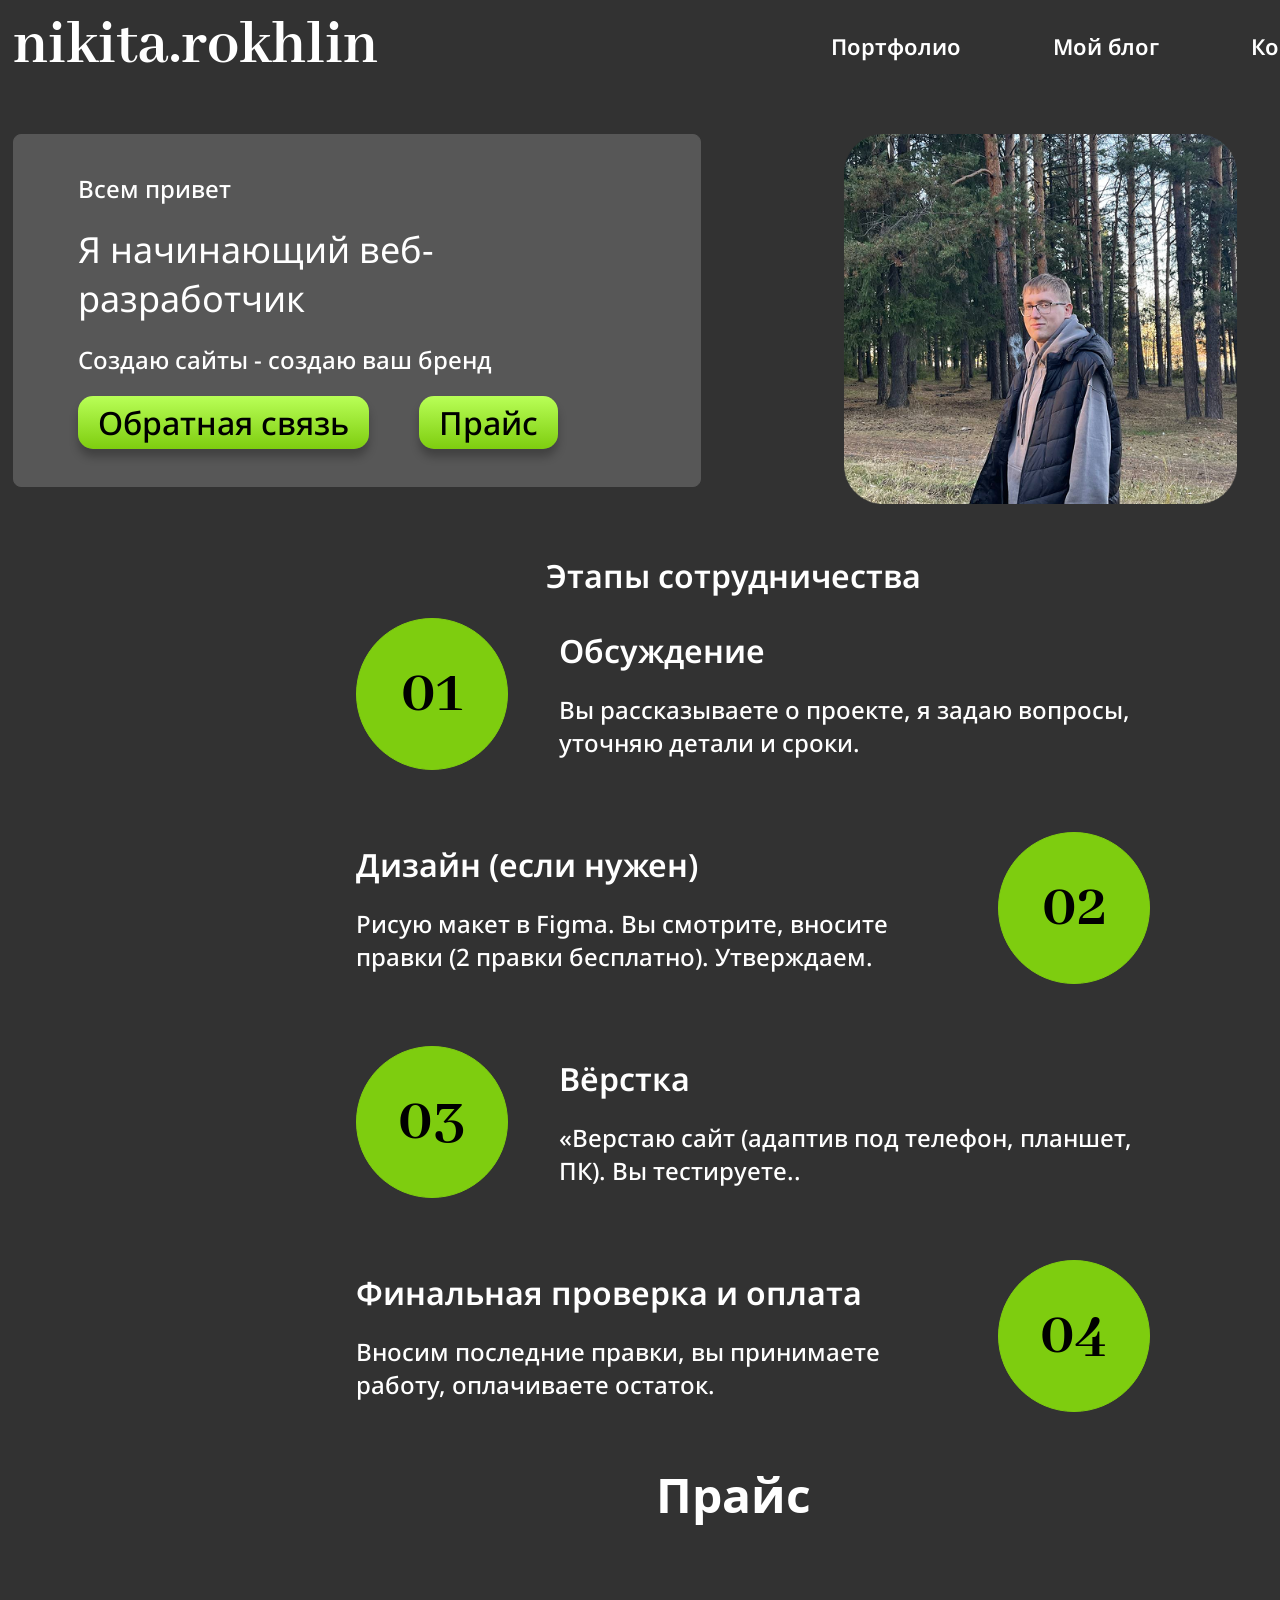
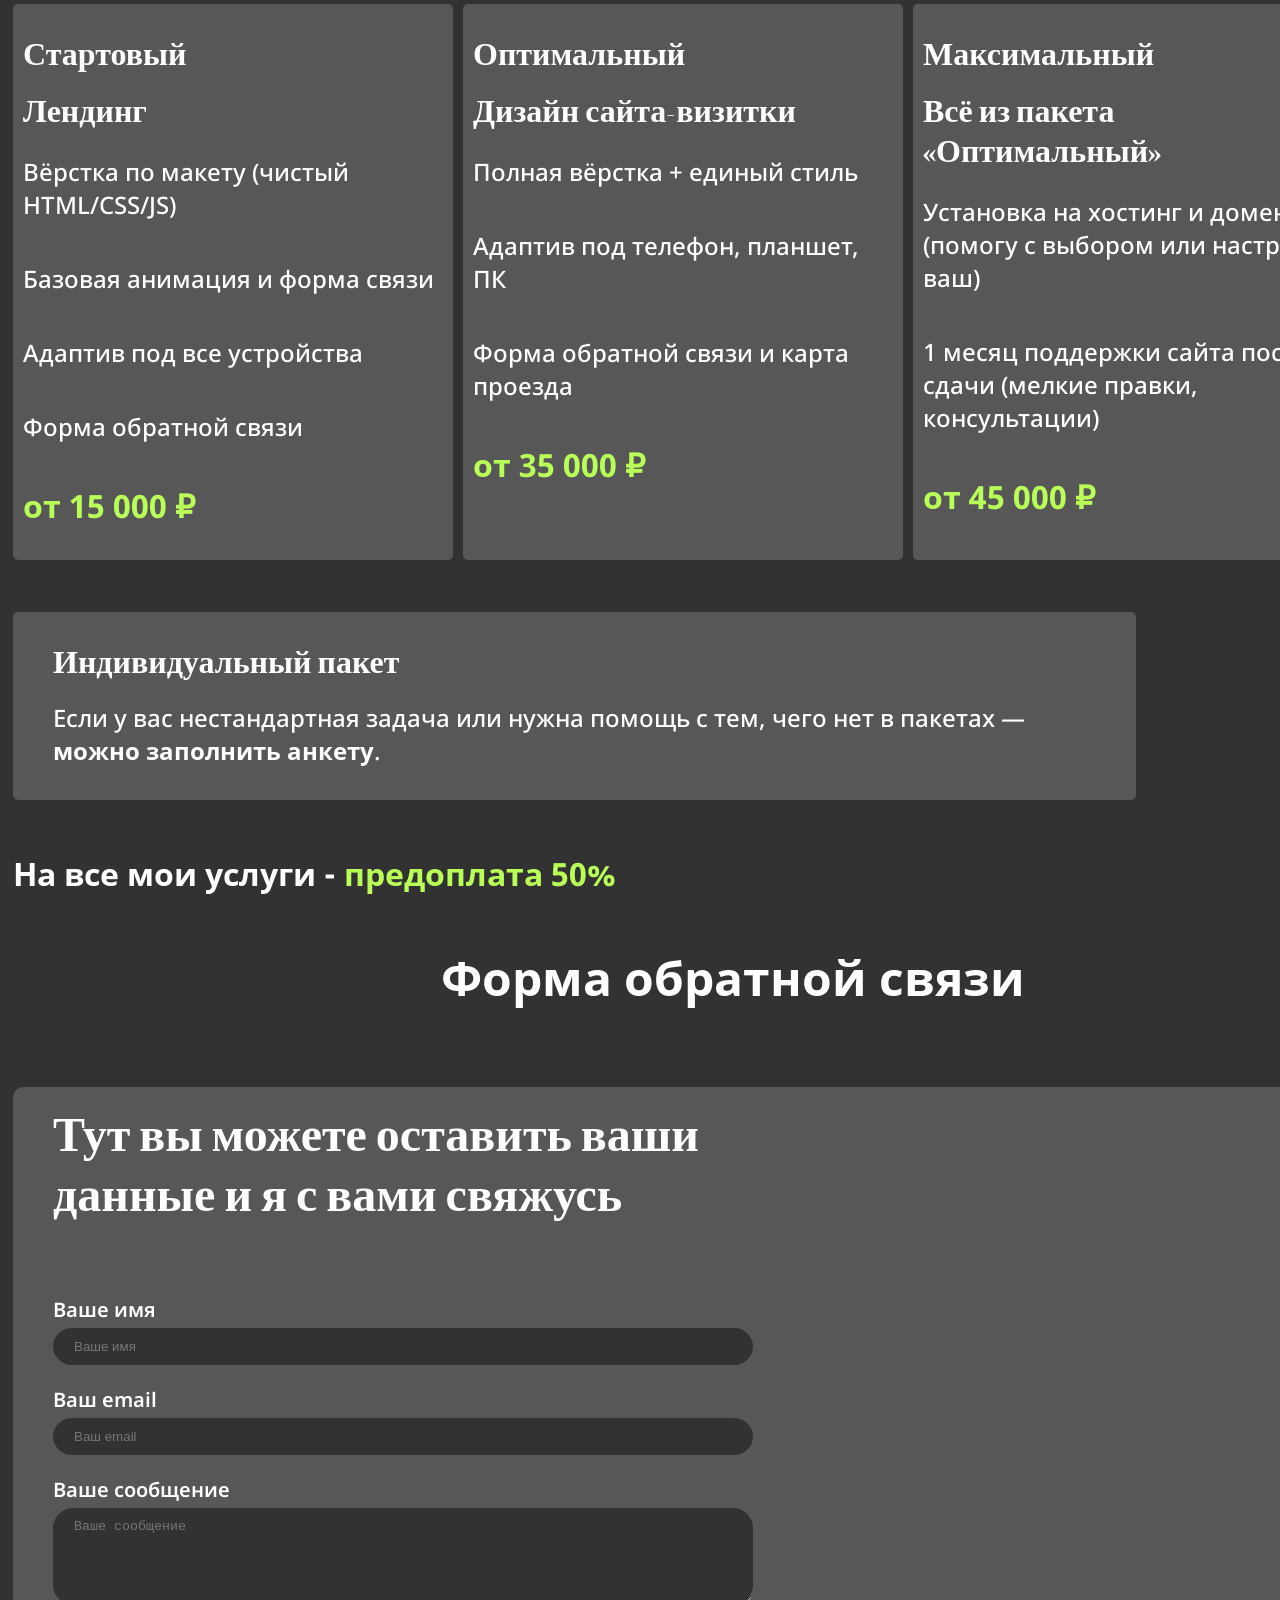
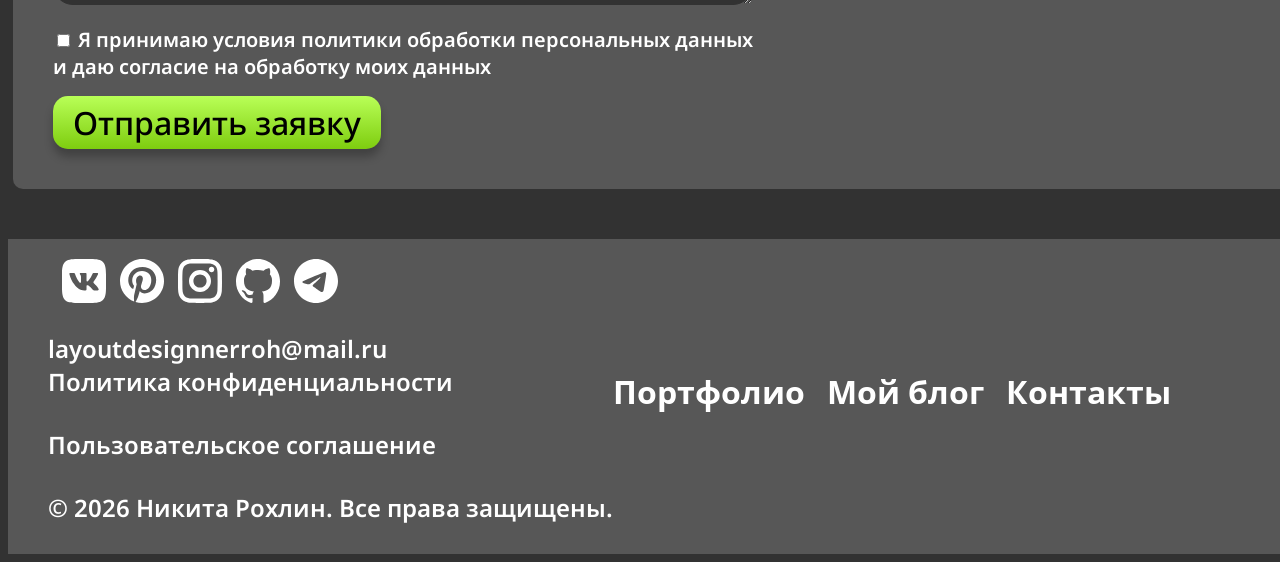
==== index.html @ fd2f31c2 "Первая выгрузка сайта" ====
<!DOCTYPE html>
<html lang="ru">

<head>
    <meta charset="UTF-8">
    <meta name="viewport" content="width=device-width, initial-scale=1.0">
    <link rel="stylesheet" href="/css/style.css">
    <script src="JS/rendersCards.js" defer></script>
    <script src="JS/cardPage.js" defer></script>
    <title>NIKROXL</title>
</head>

<body>

    <header class="header">
        <div class="container header__container">
            <div class="header__block">
                <a href="index.html" class="logo">
                    <h1 class="logo__text">nikita.rokhlin</h1>
                </a>

                <nav class="nav">
                    <ul class="nav__list">
                        <li class="nav__item"><a href="/portfolio.html" class="nav__link">Портфолио</a></li>
                        <li class="nav__item"><a href="/blog.html" class="nav__link">Мой блог</a></li>
                        <li class="nav__item"><a href="/contact.html" class="nav__link">Контакты</a></li>
                    </ul>
                </nav>

                <button class="btn bth__header">Меню</button>
            </div>
        </div>
    </header>



    <!--                          MAIN                    -->
    <!--                          HERO                    -->

    <main class="main">

        <section class="hero">
            <div class="container hero__container">
                <div class="hero__block">
                    <span class="hero__subtitle">Всем привет</span>
                    <h3 class="hero__title">Я начинающий веб-разработчик</h3>
                    <span class="hero__subtitle">Создаю сайты - создаю ваш бренд</span>
                    <div class="button__hero">
                        <a href="" class="btn__main">Обратная связь</a>
                        <a href="" class="btn__main">Прайс</a>
                    </div>
                </div>

                <div class="hero__img"></div>

            </div>
        </section>

        <!--                          SECTION 1             -->

        <section class="cooperation">
            <div class="container cooperation__container">
                <h2 class="main__title cooperation__title">Этапы сотрудничества</h2>

                <ul class="cooperation__list">
                    <li class="cooperation__item">
                        <span class="cooperation__number">01</span>
                        <div class="cooperation__text">
                            <h4 class="cooperation__title">Обсуждение</h4>
                            <p class="cooperation__description">Вы рассказываете о проекте, я задаю вопросы, уточняю
                                детали
                                и
                                сроки.</p>
                        </div>
                    </li>
                    <li class="cooperation__item">

                        <div class="cooperation__text">
                            <h4 class="cooperation__title">Дизайн (если нужен)</h4>
                            <p class="cooperation__description">Рисую макет в Figma. Вы смотрите, вносите правки (2
                                правки
                                бесплатно). Утверждаем.</p>
                        </div>
                        <span class="cooperation__number">02</span>
                    </li>
                    <li class="cooperation__item">
                        <span class="cooperation__number">03</span>
                        <div class="cooperation__text">
                            <h4 class="cooperation__title">Вёрстка</h4>
                            <p class="cooperation__description">«Верстаю сайт (адаптив под телефон, планшет, ПК). Вы
                                тестируете..</p>
                        </div>
                    </li>
                    <li class="cooperation__item">

                        <div class="cooperation__text">
                            <h4 class="cooperation__title">Финальная проверка и оплата</h4>
                            <p class="cooperation__description">Вносим последние правки, вы принимаете работу,
                                оплачиваете
                                остаток.</p>
                        </div>
                        <span class="cooperation__number">04</span>
                    </li>
                </ul>
            </div>
        </section>

        <!--                          SECTION 2            -->

        <section class="price">
            <div class="container price__container">
                <h2 class="main__title price__title">Прайс</h2>

                <div class="price__list" id="priceBlock">

                </div>

                <article class="priceBlock__last">
                    <h3 class="price__heading">Индивидуальный пакет</h3>
                    <p class="price__paragraph card__item">Если у вас нестандартная задача или нужна помощь с тем, чего
                        нет
                        в пакетах —
                        <em class="em__text"><a href="/questionnaire.html" class="em__link nav__link">можно заполнить анкету</a></em>.
                    </p>
                </article>

                <p class="price__prepayment">На все мои услуги - <strong class="strong__text">предоплата 50%</strong>
                </p>
            </div>
        </section>

        <!--                          SECTION 3            -->


        <section class="form">
            <div class="container form__container">
                <h2 class="main__title form__title">Форма обратной связи</h2>

                <!-- БЛОК: Форма обратной связи                  -->
                <div class="form__Card">
                    <h3 class="form__subtitle">Тут вы можете оставить ваши данные и я с вами свяжусь</h3>

                    <form class="form__body" action="#" method="POST" novalidate>
                        <!-- ====== ПОЛЕ: ИМЯ ====== -->
                        <div class="form__group">
                            <label for="username" class="form__label visually-hidden">
                                Ваше имя
                            </label>
                            <input class="form__input" type="text" id="username" name="username" placeholder="Ваше имя"
                                required autocomplete="given-name">
                        </div>

                        <!-- ====== ПОЛЕ: EMAIL ====== -->
                        <div class="form__group">
                            <label for="email" class="form__label visually-hidden">
                                Ваш email
                            </label>
                            <input class="form__input" type="email" id="email" name="email" placeholder="Ваш email"
                                required autocomplete="email">
                        </div>

                        <!-- ====== ПОЛЕ: СООБЩЕНИЕ ====== -->
                        <div class="form__group">
                            <label for="message" class="form__label visually-hidden">
                                Ваше сообщение
                            </label>
                            <textarea class="form__textarea form__input" id="message" name="message"
                                placeholder="Ваше сообщение" rows="5"></textarea>
                        </div>

                        <!-- ====== ЧЕКБОКС: СОГЛАСИЕ ====== -->
                        <div class="form__group form__group--checkbox">
                            <label class="form__checkbox-label">
                                <input class="form__checkbox" type="checkbox" name="agreement" value="agreed"
                                    required>
                                <span class="form__checkbox-text">
                                    Я принимаю условия
                                    <a href="/privacy-policy/" target="_blank">
                                        политики обработки персональных данных
                                    </a>
                                    и даю согласие на обработку моих данных
                                </span>
                            </label>
                        </div>

                        <!-- ====== КНОПКА ====== -->
                        <button class="btn__main btn--primary form__submit" type="submit">
                            Отправить заявку
                        </button>
                    </form>
                </div>
            </div>
        </section>

    </main>

    <footer class="footer">
        <div class="container footer__container">
            <!-- ===== ВЕРХНЯЯ ЧАСТЬ: Соцсети + Контакты ===== -->
            <div class="left__card">
                <div class="footer__top">
                    <!-- Социальные сети -->
                    <ul class="footer__social" aria-label="Социальные сети">
                        <li class="footer__social-item">
                            <a href="#" target="_blank" rel="noopener noreferrer" aria-label="Telegram">
                                <svg width="44" height="44" viewBox="0 0 44 44" fill="none"
                                    xmlns="http://www.w3.org/2000/svg">
                                    <path
                                        d="M28.7606 0H15.2636C2.9304 0 0 2.9326 0 15.2394V28.7386C0 41.0674 2.9106 44 15.2394 44H28.7386C41.0674 44 44 41.0894 44 28.7606V15.2636C44 2.9304 41.0894 0 28.7606 0ZM35.5212 31.394H32.3114C31.097 31.394 30.7318 30.4106 28.5538 28.2326C26.653 26.4 25.85 26.1712 25.3682 26.1712C24.7038 26.1712 24.5212 26.3538 24.5212 27.2712V30.1576C24.5212 30.9386 24.2682 31.3962 22.2288 31.3962C20.2499 31.2618 18.3311 30.6599 16.63 29.6399C14.9289 28.6199 13.494 27.211 12.4432 25.5288C9.94917 22.4279 8.21486 18.7868 7.3788 14.8962C7.3788 14.4144 7.5614 13.9788 8.4788 13.9788H11.6886C12.5136 13.9788 12.8106 14.3462 13.1318 15.1932C14.6894 19.778 17.347 23.7644 18.425 23.7644C18.8386 23.7644 19.019 23.5818 19.019 22.55V17.8288C18.8826 15.675 17.7386 15.4924 17.7386 14.7136C17.7533 14.5082 17.8474 14.3166 18.001 14.1794C18.1546 14.0422 18.3556 13.9703 18.5614 13.9788H23.6038C24.2924 13.9788 24.5212 14.322 24.5212 15.147V21.5182C24.5212 22.2068 24.8182 22.4356 25.025 22.4356C25.4386 22.4356 25.7576 22.2068 26.5144 21.45C28.1399 19.4677 29.4679 17.2592 30.4568 14.894C30.5585 14.6103 30.7499 14.3675 31.002 14.2024C31.2541 14.0372 31.5531 13.9587 31.8538 13.9788H35.0636C36.025 13.9788 36.2296 14.4606 36.025 15.147C34.858 17.7616 33.4138 20.2434 31.7174 22.55C31.372 23.078 31.2334 23.353 31.7174 23.9712C32.0364 24.453 33.1606 25.3924 33.9174 26.2856C35.0168 27.383 35.93 28.6521 36.6212 30.0432C36.8962 30.9364 36.4364 31.394 35.5212 31.394Z"
                                        fill="white" />
                                </svg>
                            </a>
                        </li>
                        <li class="footer__social-item">
                            <a href="#" target="_blank" rel="noopener noreferrer" aria-label="GitHub">
                                <svg width="44" height="44" viewBox="0 0 44 44" fill="none"
                                    xmlns="http://www.w3.org/2000/svg">
                                    <path
                                        d="M15.488 42.988C17.6 43.626 19.734 44 22 44C27.8348 44 33.4305 41.6822 37.5564 37.5564C41.6822 33.4305 44 27.8348 44 22C44 19.1109 43.431 16.2501 42.3254 13.581C41.2197 10.9118 39.5992 8.48654 37.5564 6.44365C35.5135 4.40076 33.0882 2.78025 30.419 1.67465C27.7499 0.569047 24.8891 0 22 0C19.1109 0 16.2501 0.569047 13.581 1.67465C10.9118 2.78025 8.48654 4.40076 6.44365 6.44365C2.31785 10.5695 0 16.1652 0 22C0 31.35 5.874 39.38 14.168 42.548C13.97 40.832 13.772 37.994 14.168 36.036L16.698 25.168C16.698 25.168 16.06 23.892 16.06 21.868C16.06 18.832 17.952 16.566 20.108 16.566C22 16.566 22.88 17.952 22.88 19.734C22.88 21.626 21.626 24.332 20.988 26.928C20.614 29.084 22.132 30.976 24.332 30.976C28.248 30.976 31.284 26.796 31.284 20.9C31.284 15.62 27.5 12.012 22.066 12.012C15.862 12.012 12.21 16.632 12.21 21.494C12.21 23.386 12.826 25.3 13.838 26.554C14.036 26.686 14.036 26.862 13.97 27.192L13.332 29.59C13.332 29.964 13.09 30.096 12.716 29.832C9.9 28.6 8.272 24.596 8.272 21.362C8.272 14.41 13.2 8.096 22.704 8.096C30.272 8.096 36.168 13.53 36.168 20.746C36.168 28.314 31.482 34.386 24.772 34.386C22.638 34.386 20.548 33.242 19.8 31.9L18.326 37.114C17.82 39.006 16.434 41.536 15.488 43.054V42.988Z"
                                        fill="white" />
                                </svg>
                            </a>
                        </li>
                        <li class="footer__social-item">
                            <a href="#" target="_blank" rel="noopener noreferrer" aria-label="YouTube">
                                <svg width="44" height="44" viewBox="0 0 44 44" fill="none"
                                    xmlns="http://www.w3.org/2000/svg">
                                    <path
                                        d="M22.0022 15.4C20.2518 15.4 18.573 16.0954 17.3353 17.3331C16.0976 18.5708 15.4022 20.2496 15.4022 22C15.4022 23.7504 16.0976 25.4292 17.3353 26.6669C18.573 27.9046 20.2518 28.6 22.0022 28.6C23.7526 28.6 25.4314 27.9046 26.6691 26.6669C27.9068 25.4292 28.6022 23.7504 28.6022 22C28.6022 20.2496 27.9068 18.5708 26.6691 17.3331C25.4314 16.0954 23.7526 15.4 22.0022 15.4ZM22.0022 11C24.9196 11 27.7175 12.1589 29.7804 14.2218C31.8433 16.2847 33.0022 19.0826 33.0022 22C33.0022 24.9174 31.8433 27.7153 29.7804 29.7782C27.7175 31.8411 24.9196 33 22.0022 33C19.0848 33 16.2869 31.8411 14.224 29.7782C12.1611 27.7153 11.0022 24.9174 11.0022 22C11.0022 19.0826 12.1611 16.2847 14.224 14.2218C16.2869 12.1589 19.0848 11 22.0022 11ZM36.3022 10.45C36.3022 11.1793 36.0125 11.8788 35.4967 12.3945C34.981 12.9103 34.2815 13.2 33.5522 13.2C32.8229 13.2 32.1234 12.9103 31.6077 12.3945C31.0919 11.8788 30.8022 11.1793 30.8022 10.45C30.8022 9.72065 31.0919 9.02118 31.6077 8.50546C32.1234 7.98973 32.8229 7.7 33.5522 7.7C34.2815 7.7 34.981 7.98973 35.4967 8.50546C36.0125 9.02118 36.3022 9.72065 36.3022 10.45ZM22.0022 4.4C16.5594 4.4 15.6706 4.4154 13.1384 4.5276C11.4136 4.609 10.2564 4.84 9.1828 5.258C8.28483 5.58882 7.47279 6.1174 6.8068 6.8046C6.1188 7.47036 5.58946 8.28242 5.258 9.1806C4.84 10.2586 4.609 11.4136 4.5298 13.1362C4.4154 15.565 4.4 16.4142 4.4 22C4.4 27.445 4.4154 28.3316 4.5276 30.8638C4.609 32.5864 4.84 33.7458 5.2558 34.8172C5.6298 35.7742 6.0698 36.4628 6.8002 37.1932C7.5416 37.9324 8.2302 38.3746 9.1762 38.7398C10.263 39.16 11.4202 39.3932 13.1362 39.4724C15.565 39.5868 16.4142 39.6 22 39.6C27.445 39.6 28.3316 39.5846 30.8638 39.4724C32.5842 39.391 33.7414 39.16 34.8172 38.7442C35.7152 38.4134 36.5272 37.8848 37.1932 37.1976C37.9346 36.4584 38.3768 35.7698 38.742 34.8216C39.16 33.7392 39.3932 32.582 39.4724 30.8616C39.5868 28.435 39.6 27.5836 39.6 22C39.6 16.5572 39.5846 15.6684 39.4724 13.1362C39.391 11.4158 39.1578 10.2542 38.742 9.1806C38.4112 8.28263 37.8826 7.47059 37.1954 6.8046C36.5296 6.1166 35.7176 5.58726 34.8194 5.2558C33.7414 4.8378 32.5842 4.6068 30.8638 4.5276C28.4372 4.4132 27.588 4.4 22 4.4M22 0C27.9774 0 28.7232 0.0219999 31.0706 0.132C33.4114 0.242 35.0086 0.6094 36.41 1.155C37.862 1.7138 39.0852 2.4706 40.3084 3.6916C41.4275 4.79101 42.2932 6.12144 42.845 7.59C43.3884 8.9914 43.758 10.5886 43.868 12.9316C43.9714 15.2768 44 16.0226 44 22C44 27.9774 43.978 28.7232 43.868 31.0684C43.758 33.4136 43.3884 35.0064 42.845 36.41C42.2932 37.8786 41.4275 39.209 40.3084 40.3084C39.209 41.4275 37.8786 42.2932 36.41 42.845C35.0086 43.3884 33.4114 43.758 31.0706 43.868C28.7232 43.9714 27.9774 44 22 44C16.0226 44 15.2768 43.978 12.9294 43.868C10.5886 43.758 8.9936 43.3884 7.59 42.845C6.12144 42.2932 4.79101 41.4275 3.6916 40.3084C2.57247 39.209 1.7068 37.8786 1.155 36.41C0.6094 35.0086 0.242 33.4114 0.132 31.0684C0.0263999 28.7232 0 27.9774 0 22C0 16.0226 0.0219999 15.2768 0.132 12.9316C0.242 10.5864 0.6094 8.9936 1.155 7.59C1.7068 6.12144 2.57247 4.79101 3.6916 3.6916C4.79101 2.57247 6.12144 1.7068 7.59 1.155C8.9914 0.6094 10.5864 0.242 12.9294 0.132C15.279 0.0285999 16.0248 0 22.0022 0"
                                        fill="white" />
                                </svg>
                            </a>
                        </li>
                        <li class="footer__social-item">
                            <a href="#" target="_blank" rel="noopener noreferrer" aria-label="VK">
                                <svg width="44" height="44" viewBox="0 0 44 44" fill="none"
                                    xmlns="http://www.w3.org/2000/svg">
                                    <path
                                        d="M22 0C19.1109 0 16.2501 0.583175 13.581 1.71623C10.9118 2.84928 8.48654 4.51002 6.44365 6.60363C2.31785 10.8319 0 16.5666 0 22.5462C0 32.5116 6.314 40.9664 15.048 43.9651C16.148 44.1454 16.5 43.4465 16.5 42.8378V39.0275C10.406 40.3802 9.108 36.0063 9.108 36.0063C8.096 33.3909 6.666 32.692 6.666 32.692C4.664 31.2941 6.82 31.3392 6.82 31.3392C9.02 31.497 10.186 33.6615 10.186 33.6615C12.1 37.0885 15.334 36.0739 16.588 35.5328C16.786 34.0673 17.358 33.0753 17.974 32.5116C13.09 31.948 7.964 30.009 7.964 21.4189C7.964 18.9163 8.8 16.9096 10.23 15.3089C10.01 14.7452 9.24 12.4004 10.45 9.35667C10.45 9.35667 12.298 8.74792 16.5 11.6564C18.238 11.1604 20.13 10.9124 22 10.9124C23.87 10.9124 25.762 11.1604 27.5 11.6564C31.702 8.74792 33.55 9.35667 33.55 9.35667C34.76 12.4004 33.99 14.7452 33.77 15.3089C35.2 16.9096 36.036 18.9163 36.036 21.4189C36.036 30.0315 30.888 31.9254 25.982 32.4891C26.774 33.188 27.5 34.5633 27.5 36.6601V42.8378C27.5 43.4465 27.852 44.168 28.974 43.9651C37.708 40.9439 44 32.5116 44 22.5462C44 19.5854 43.431 16.6536 42.3254 13.9181C41.2197 11.1827 39.5992 8.69724 37.5564 6.60363C35.5135 4.51002 33.0882 2.84928 30.419 1.71623C27.7499 0.583175 24.8891 0 22 0Z"
                                        fill="white" />
                                </svg>
                            </a>
                        </li>
                        <li class="footer__social-item">
                            <a href="#" target="_blank" rel="noopener noreferrer" aria-label="YouTube">
                                <svg width="44" height="44" viewBox="0 0 44 44" fill="none"
                                    xmlns="http://www.w3.org/2000/svg">
                                    <path
                                        d="M22 0C9.856 0 0 9.856 0 22C0 34.144 9.856 44 22 44C34.144 44 44 34.144 44 22C44 9.856 34.144 0 22 0ZM32.208 14.96C31.878 18.436 30.448 26.884 29.722 30.778C29.414 32.428 28.798 32.978 28.226 33.044C26.95 33.154 25.982 32.208 24.75 31.394C22.814 30.118 21.714 29.326 19.844 28.094C17.666 26.664 19.074 25.872 20.328 24.596C20.658 24.266 26.29 19.14 26.4 18.678C26.4153 18.608 26.4132 18.5354 26.3941 18.4664C26.3749 18.3974 26.3392 18.3341 26.29 18.282C26.158 18.172 25.982 18.216 25.828 18.238C25.63 18.282 22.55 20.328 16.544 24.376C15.664 24.97 14.872 25.278 14.168 25.256C13.376 25.234 11.88 24.816 10.758 24.442C9.372 24.002 8.294 23.76 8.382 22.99C8.426 22.594 8.976 22.198 10.01 21.78C16.434 18.986 20.702 17.138 22.836 16.258C28.952 13.706 30.206 13.266 31.042 13.266C31.218 13.266 31.636 13.31 31.9 13.53C32.12 13.706 32.186 13.948 32.208 14.124C32.186 14.256 32.23 14.652 32.208 14.96Z"
                                        fill="white" />
                                </svg>
                            </a>
                        </li>
                    </ul>

                    <!-- Контакты -->
                    <div class="footer__contacts">
                        <a href="mailto:layoutdesignnerroh@mail.ru" class="footer__email footer__text">
                            layoutdesignnerroh@mail.ru
                        </a>
                    </div>
                </div>

                <!-- ===== СРЕДНЯЯ ЧАСТЬ: Навигация ===== -->


                <!-- ===== НИЖНЯЯ ЧАСТЬ: Юридическая информация ===== -->
                <div class="footer__legal">
                    <a href="/privacy-policy/" class="footer__legal-link footer__text nav__link">Политика конфиденциальности</a>
                    <a href="/agreement/" class="footer__legal-link footer__text nav__link">Пользовательское соглашение</a>
                </div>



                <!-- ===== КОПИРАЙТ ===== -->
                <div class="footer__copyright">
                    <p class="footer__copy-text footer__text">© 2026 Никита Рохлин. Все права защищены.</p>
                </div>
            </div>

            <nav class="footer__nav" aria-label="Навигация в подвале">
                <ul class="footer__nav-list">
                    <li class="footer__nav-item nav__link">
                        <a href="/portfolio.html" class="footer__nav-link">Портфолио</a>
                    </li>
                    <li class="footer__nav-item nav__link">
                        <a href="/blog.html" class="footer__nav-link">Мой блог</a>
                    </li>
                    <li class="footer__nav-item nav__link">
                        <a href="/contact.html" class="footer__nav-link">Контакты</a>
                    </li>
                </ul>
            </nav>
        </div>
    </footer>


</body>

</html>
---- css/style.css ----
@font-face {
    font-family: 'AbhayaLibre';
    src: url('/fonts/AbhayaLibre-Regular.eot');
    src: local('AbhayaLibre Regular'), local('AbhayaLibre-Regular'),
        url('/fonts/AbhayaLibre-Regular.woff2') format('woff2'),
        url('/fonts/AbhayaLibre-Regular.woff') format('woff');
    font-weight: 400;
    font-style: normal;
    font-display: swap;
}

@font-face {
    font-family: 'AbhayaLibre';
    src: url('/fonts/AbhayaLibre-Bold.eot');
    src: local('AbhayaLibre Bold'), local('AbhayaLibre-Bold'),
        url('/fonts/AbhayaLibre-Bold.woff2') format('woff2'),
        url('/fonts/AbhayaLibre-Bold.woff') format('woff');
    font-weight: 700;
    font-style: normal;
    font-display: swap;
}

@font-face {
    font-family: 'NotoSans';
    src: url('/fonts/NotoSans-Regular.eot');
    src: local('NotoSans Regular'), local('NotoSans-Regular'),
        url('/fonts/NotoSans-Regular.woff2') format('woff2'),
        url('/fonts/NotoSans-Regular.woff') format('woff');
    font-weight: 400;
    font-style: normal;
    font-display: swap;
}

@font-face {
    font-family: 'NotoSans';
    src: url('/fonts/NotoSans-Regular.eot');
    src: local('NotoSans Medium'), local('NotoSans-Medium'),
        url('/fonts/NotoSans-Medium.woff2') format('woff2'),
        url('/fonts/NotoSans-Medium.woff') format('woff');
    font-weight: 500;
    font-style: normal;
    font-display: swap;
}

@font-face {
    font-family: 'NotoSans';
    src: url('/fonts/NotoSans-SemiBold.eot');
    src: local('NotoSans SemiBold'), local('NotoSans-SemiBold'),
        url('/fonts/NotoSans-SemiBold.woff2') format('woff2'),
        url('/fonts/NotoSans-SemiBold.woff') format('woff');
    font-weight: 600;
    font-style: normal;
    font-display: swap;
}

@font-face {
    font-family: 'NotoSans';
    src: url('/fonts/NotoSans-Bold.eot');
    src: local('NotoSans Bold'), local('NotoSans-Bold'),
        url('/fonts/NotoSans-Bold.woff2') format('woff2'),
        url('/fonts/NotoSans-Bold.woff') format('woff');
    font-weight: 700;
    font-style: normal;
    font-display: swap;
}


:root {
    --main-bg: #323232;
}

body {
    background-color: var(--main-bg);
}

html {
    box-sizing: border-box;
    font-size: 62.5%;
    font-family: "NotoSans", "AbhayaLibre", sans-serif;
    color: white;
}

*,
*::before *::after {
    box-sizing: inherit;
}

a {
    color: inherit;
    text-decoration: none;
}

img {
    max-width: 100%;
    height: auto;
}

/* glon */

.bth-reset {
    padding: 0;
    border: none;
    background-color: transparent;
    cursor: pointer;
}

.list-reset {
    margin: 0;
    padding: 0;
    list-style: none;
}

.container {
    width: 1440px;
    height: auto;
    padding: 0 5px;
    margin: 0 auto;
    margin-bottom: 50px;
    white-space: nowrap;
}




/* HEADER */

.header__block {
    display: flex;
    flex-direction: row;
    justify-content: space-between;
    align-items: center;
}

.logo__text {
    margin: 0;
    font-size: 6.4rem;
    font-weight: 700;
    font-family: 'AbhayaLibre';
    letter-spacing: -10%;
}

.logo__text:hover {
    color: #B9FF57;
}

.nav__list {
    padding: 0;
    margin: 0;
    display: flex;
    flex-direction: row;


}

.nav__item {
    margin-right: 9.2rem;
    font-size: 2.2rem;
    font-weight: 600;
    font-family: 'NotoSans';
    list-style: none;
}

.nav__link:hover {
    color: #B9FF57;
}

.bth__header {
    display: none;
}

@media (max-width: 1023px) {

    .header__container {
        width: 100%;
    }

    .header__block {
        justify-content: space-between;
    }

    .logo__text {
        font-size: 3.6rem;
    }

    .nav__item {
        font-size: 1.7rem;
        font-family: 'NotoSans';
        list-style: none;
    }

    .bth__header {
        display: none;
    }
}

@media (max-width: 767px) {

    .header__container {
        width: 100%;
    }

    .header__block {
        justify-content: space-around;
    }

    .logo__text {
        font-size: 3.2rem;
    }

    .nav__list {
        display: none;
    }

    .bth__header {
        display: flex;
        justify-content: center;
        align-self: center;
        padding: 5px 10px;
        font-size: 2rem;
        font-weight: 600;
        font-family: 'NotoSans';
        border: 1px solid #8F8F8F;
        border-radius: 10px;
        color: white;
        background-color: #8F8F8F;
    }

    .bth__header::after {
        content: url(/img/Vector__header.svg);
        margin-left: 1rem;
    }

    .bth__header:hover {
        background-color: #b9b8b8;
    }
}

/*  MAIN */

/* HERO */

.hero__container {
    display: flex;
    flex-direction: row;
    justify-content: start;
    align-items: start;
    gap: 90px;
}


.hero__block {
    display: flex;
    flex-direction: column;
    justify-content: center;
    align-items: start;
    white-space: wrap;
    width: 100%;
    width: 558px;
    padding: 37px 64px;
    border: 1px solid #575757;
    border-radius: 8px;
    background-color: #575757;
}

.hero__subtitle {
    margin-bottom: 2rem;
    font-size: 2.4rem;
    font-weight: 500;
    font-family: 'NotoSans';
}

.hero__subtitle:last-child {
    margin-bottom: 2.8rem;
}

.hero__title {
    max-width: 372px;
    margin: 0;
    margin-bottom: 2rem;
    font-size: 3.6rem;
    font-weight: 400;
    font-family: 'NotoSans';
}

.button__hero {
    display: flex;
    flex-direction: row;
    gap: 50px;
}

.btn__main {
    padding: 5px 20px;
    border: none;
    border-radius: 15px;
    color: black;
    background: linear-gradient(to bottom, #B9FF57, #7ECD0F);
    font-size: 3.2rem;
    font-weight: 500;
    font-family: 'NotoSans';
    box-shadow: 0px 8px 8px 0px rgba(0, 0, 0, 0.25);
}

.btn__main:hover {
    transform: scale(1.1);
}

.hero__img {
    width: 499px;
    height: 370px;
    background-image: url("/img/Hero___img-1.png");
    background-repeat: no-repeat;
    background-position: center;
    background-size: contain;
}

@media (max-width: 1023px) {
    .hero__container {
        width: 100%;
    }

    .hero__block {
        width: 100%;
        width: 329px;
        padding: 37px 37px;
    }

    .button__hero {
        flex-direction: column;
        gap: 10px;
    }

    .btn__main {
        display: flex;
        justify-content: center;
        padding: 5px 20px;
        font-size: 2.2rem;
    }


}

@media (max-width: 767px) {
    .hero__container {
        display: flex;
        flex-direction: column;

        width: 100%;
        gap: 50px;
    }

    .hero__block {

        width: 100%;
        width: 260px;
        padding: 37px 37px;
    }

    .button__hero {
        flex-direction: column;
        gap: 20px;
    }

    .hero__subtitle {
        font-size: 2rem;
    }

    .hero__title {
        font-size: 2.5rem;
        font-weight: 400;
        font-family: 'NotoSans';
    }
}

/* COOPERATION */

.main__title {
    margin: 0;
    margin-bottom: 7.7rem;
    text-align: center;
    white-space: ;
    font-size: 4.8rem;
    font-weight: 700;
}

.cooperation__list {
    display: flex;
    flex-direction: column;
    align-items: center;
    justify-content: center;
    margin: 0;
}

.cooperation__item {
    display: flex;
    justify-content: center;
    align-items: center;
    margin-bottom: 6.2rem;
}

.cooperation__item:last-child {
    margin-bottom: 0;
}

.cooperation__number {
    display: flex;
    justify-content: center;
    align-items: center;
    width: 150px;
    height: 150px;
    margin-right: 5.1rem;
    border: 1px solid #7ECD0F;
    background-color: #7ECD0F;
    color: black;
    border-radius: 50%;
    font-size: 6.4rem;
    font-weight: 700;
    font-family: 'AbhayaLibre';
}

.cooperation__number:nth-child(2n+2) {
    margin-right: 0;
    margin-left: 5.1rem;

}

.cooperation__text {
    width: 100%;
    max-width: 591px;
    white-space: wrap;
}

.cooperation__title {
    margin: 0;
    margin-bottom: 2.1rem;
    font-size: 3.2rem;
    font-weight: 600;
    font-family: 'NotoSans';
}

.cooperation__description {
    margin: 0;
    font-size: 2.4rem;
    font-weight: 500;
    font-family: 'NotoSans';
}

@media (max-width: 1023px) {
    .cooperation__container {
        width: 100%;
    }

    .cooperation__text {
        max-width: 442px;
    }
}

@media (max-width: 767px) {

    .cooperation__container {
        width: 100%;

    }

    .cooperation__list {
        padding: 0;
        padding-right: 20px;

    }

    .cooperation__text {
        max-width: 224px;
    }

    .cooperation__title {
        font-size: 2.4rem;
    }

    .cooperation__description {
        font-size: 1.6rem;
    }

    .cooperation__number {
        width: 90px;
        height: 90px;
        margin-right: 3rem;
        font-size: 4rem;
    }

    .cooperation__number:nth-child(2n+2) {
        margin-right: 0;
        margin-left: 3rem;

    }
}

/* PRICE */

.price__container {
    display: flex;
    flex-direction: column;
    justify-content: start;
}

.price__title {
    text-align: center;
}

.price__list {
    display: flex;
    flex-direction: row;
    gap: 10px;
}

.price__card {
    display: flex;
    flex-direction: column;
    width: 100%;
    max-width: 420px;
    margin-bottom: 1rem;
    padding: 32px 10px 33px;
    border: none;
    border-radius: 5px;
    background-color: #575757;
}

.price__card {
    margin-bottom: 5.2rem;
}

.priceBlock__last {
    display: flex;
    flex-direction: column;
    width: 100%;
    max-width: 1043px;
    margin-bottom: 5.2rem;
    padding: 32px 40px 33px;
    border: none;
    border-radius: 5px;
    background-color: #575757;
}

.price__heading {
    margin: 0;
    margin-bottom: 1.7rem;
    font-size: 3.2rem;
    font-weight: 700;
    font-family: 'AbhayaLibre';
}

.price__subtitle {
    margin: 0;
    margin-bottom: 2.2rem;
    font-size: 3.2rem;
    font-weight: 600;
    white-space: wrap;
    font-family: 'AbhayaLibre';
}



.card__list {
    display: flex;
    flex-direction: column;
    justify-content: start;
    white-space: wrap;
    padding: 0;
    margin: 0;
}

.card__item {
    margin-bottom: 4.1rem;
    font-size: 2.4rem;
    font-weight: 500;
    font-family: 'NotoSans';
    list-style: none;
}

.price__paragraph {
    margin: 0;
    white-space: wrap;
}

.price__value {
    font-size: 3.2rem;
    font-weight: 700;
    font-family: 'NotoSans';
    color: #B9FF57;
}

.price__prepayment {
    margin: 0;
    font-size: 3.2rem;
    font-weight: 700;
    font-family: 'NotoSans';
}

.em__text {
    font-style: normal;
    font-weight: 700;
}

.strong__text {
    color: #B9FF57;
}


@media (max-width: 1023px) {

    .price__container {
        width: 100%;
    }

    .price__card {
        width: 100%;
        max-width: 231px;
    }

    .priceBlock__last {
        display: flex;
        flex-direction: column;
        width: 100%;
        max-width: 723px;
    }

    .price__heading {
        margin: 0;
        margin-bottom: 1.7rem;
        font-size: 2.4rem;
    }

    .price__subtitle {
        font-size: 2.4rem;

    }

    .card__item {
        font-size: 1.5rem;
    }

    .price__value {
        font-size: 3.2rem;
    }
}

@media (max-width: 767px) {

    .price__container {
        align-items: center;
        width: 100%;

    }

    .price__list {
        flex-direction: column;
        align-items: center;
    }

    .priceBlock__last {
        width: 100%;
        white-space: wrap;
        max-width: 229px;

    }

    .price__prepayment {
        white-space: wrap;
    }
}

/* FORM */

.form__Card {
    display: flex;
    flex-direction: column;
    justify-content: start;
    align-items: start;
    width: 100%;
    max-width: 1274px;
    background-color: #575757;
    padding: 20px 40px 40px;
    border-radius: 10px;
}

.form__subtitle {
    max-width: 807px;
    margin: 0;
    margin-bottom: 6.9rem;
    white-space: wrap;
    font-size: 4.8rem;
    font-weight: 700;
    font-family: 'AbhayaLibre';
}

.form__body {}

.form__group {
    display: flex;
    flex-direction: column;
}

.form__label {
    margin-bottom: 5px;
    font-size: 2rem;
    font-weight: 600;
    font-family: 'NotoSans';
}

.form__input {
    padding: 10px 20px 10px;
    margin-bottom: 2.1rem;
    border: 1px solid #323232;
    border-radius: 20px;
    color: white;
    background-color: #323232;
}

.form__checkbox-label {
    width: 100%;
    max-width: 700px;
    margin-bottom: 1.6rem;
    white-space: wrap;
    font-size: 2rem;
    font-weight: 600;
    font-family: 'NotoSans';
}

@media (max-width: 1023px) {
    .form__container {
        width: 100%;
    }

    .form__Card {
        width: 100%;
        max-width: 685px;
        padding: 30px 30px 40px;

    }

    .form__body {
        width: 100%;
        max-width: 350px;
    }

    .form__subtitle {
        max-width: 286px;
        font-size: 3.2rem;
        font-weight: 700;
        font-family: 'AbhayaLibre';
    }
}

@media (max-width: 767px) {
    .form__container {
        width: 100%;
    }

    .form__title {
        white-space: wrap;
    }

    .form__Card {
        width: 100%;
        max-width: 300px;
        padding: 30px 15px 40px;

    }

    .form__body {
        width: 100%;
        max-width: 350px;
    }

    .form__subtitle {
        max-width: 210px;
        font-size: 3.2rem;
        font-weight: 700;
        font-family: 'AbhayaLibre';
    }

    .form__input {
        max-width: 200px;
    }
}

/* FOOTER */

.footer__container {
    display: flex;
    flex-direction: row;
    justify-content: start;
    align-items: center;
    width: 100%;
    max-width: 1440px;
    max-height: 376px;
    margin: 0;
    padding: 20px 40px 30px;
    background-color: #575757;
}

.footer__social {
    display: flex;
    flex-direction: row;
    padding: 0;
    margin: 0;
    margin-bottom: 2.6rem;
    list-style: none;
}

.footer__social-item {
    margin-left: 1.4rem;
}

.footer__text {
    margin: 0;
    margin-bottom: 3rem;
    font-size: 2.4rem;
    font-weight: 600;
    font-family: 'NotoSans';
}

.footer__copy-text {
    margin-bottom: 0;
}

.footer__legal {
    display: flex;
    flex-direction: column;
}


.footer__nav-list {
    display: flex;
    flex-direction: row;
    padding: 0;
    margin: 0;
}

.footer__nav-item {
    margin-right: 2.2rem;
    font-size: 3.2rem;
    font-weight: 700;
    font-family: 'NotoSans';
    list-style: none;
}

@media (max-width: 1023px) {
    .footer__container {
        width: 100%;
        max-width: 768px;
    }

    .footer__nav-list {
        flex-direction: column;
        gap: 10px;
    }
}

@media (max-width: 767px) {
    .footer__container {
        display: flex;
        flex-direction: column;
        justify-content: start;
        align-items: start;
        width: 100%;
        max-width: 378px;
        white-space: wrap;
    }

    .footer__copy-text {
        margin-bottom: 2rem;
    }

    .footer__nav-list {
        flex-direction: column;
    }

    .footer__text {
        font-size: 1.6rem;
    }
}

/* PORTFOLIO */



.portfolio__block {
    display: flex;
    flex-direction: row;
    justify-content: center;
    flex-wrap: wrap;
    gap: 90px;

}

.portfolio__card {
    display: flex;
    flex-direction: column;
    justify-content: start;
    flex-wrap: wrap;
    width: 100%;
    max-width: 618px;
    padding: 27px 13px 30px;
    border: 1px solid #968f8f;
    border-radius: 5px;
    background-color: #575757;
}

.portfolio__heading {
    margin: 0;
    margin-bottom: 2.7rem;
    font-size: 3.6rem;
    font-weight: 700;
    font-family: 'NotoSans';
    white-space: wrap;
}

.portfolio__paragraph {
    margin: 0;
    margin-bottom: 2.1rem;
    font-size: 2.4rem;
    font-weight: 400;
    font-family: 'NotoSans';
    white-space: wrap;
}

.supportive__text {
    margin-bottom: 2rem;
    font-size: 2.4rem;
    font-weight: 600;
    font-family: 'NotoSans';
    color: #B9FF57;
}

.supportive__text:last-child {
    margin-bottom: 0;
}



.portfolio__card-text {}

.portfolio__card-list {
    display: flex;
    flex-direction: row;
    justify-content: start;
    align-items: start;
    flex-wrap: wrap;
    width: 100%;
    max-width: 630px;
    gap: 25px;
    padding: 0;
    margin: 0;
    margin-bottom: 3rem;
    list-style: none;
}

.portfolio__card-item {
    display: flex;
    flex-wrap: wrap;
    padding: 5px 40px 5px;
    border: 1px solid #B9FF57;
    border-radius: 15px;
    color: rgb(19, 19, 19);
    background: linear-gradient(to bottom, #B9FF57, #7ECD0F);
    font-size: 3.2rem;
    font-weight: 600;
    font-family: 'NotoSans';
}

.portfolio__link:hover {
    color: #bbc9a8;
}

@media (max-width: 1023px) {

    .portfolio__container {
        width: 100%;
    }

    .portfolio__block {
        justify-content: center;
        gap: 10px;
    }

    .portfolio__card {
        max-width: 318px;
        gap: 10px;
    }

    .portfolio__heading {
        font-size: 2.5rem;
        white-space: wrap;
    }

    .portfolio__paragraph {

        margin-bottom: 2.1rem;
        font-size: 2rem;

    }

    .supportive__text {
        font-size: 1.8rem;
    }

    .portfolio__card-item {
        font-size: 2rem;
    }
}

@media (max-width: 767px) {
    .portfolio__container {
        width: 100%;
    }


    .portfolio__block {
        justify-content: start;
        gap: 10px;
    }

    .portfolio__card {
        max-width: 300px;
    }
}


/* BLOG */

.blog__container {
    display: flex;
    flex-direction: column;
    justify-content: center;
    align-items: start;

}

.blog__card {
    display: flex;
    flex-direction: row;
    justify-content: start;
    align-items: center;

}

/* CONTACT */

.contact__block {
    display: flex;
    flex-direction: row;
    align-items: start;
    padding: 20px 30px 20px;
    background-color: #575757;
}

.contact-list {
    margin: 0;
    padding: 0;
    padding-left: 2rem;
}

.contact {
    font-size: 2.3rem;
    font-weight: 500;

}

.contact__item {
    margin-bottom: 1rem;
    list-style: none;
}

.contact__item:last-child {
    margin-bottom: 0;
}

@media (max-width: 1023px) {
    .contact__container {
        width: 100%;
    }
}

@media (max-width: 767px) {
    .contact__container {
        width: 100%;
    }

    .contact__block {
        flex-direction: column;
    }
}
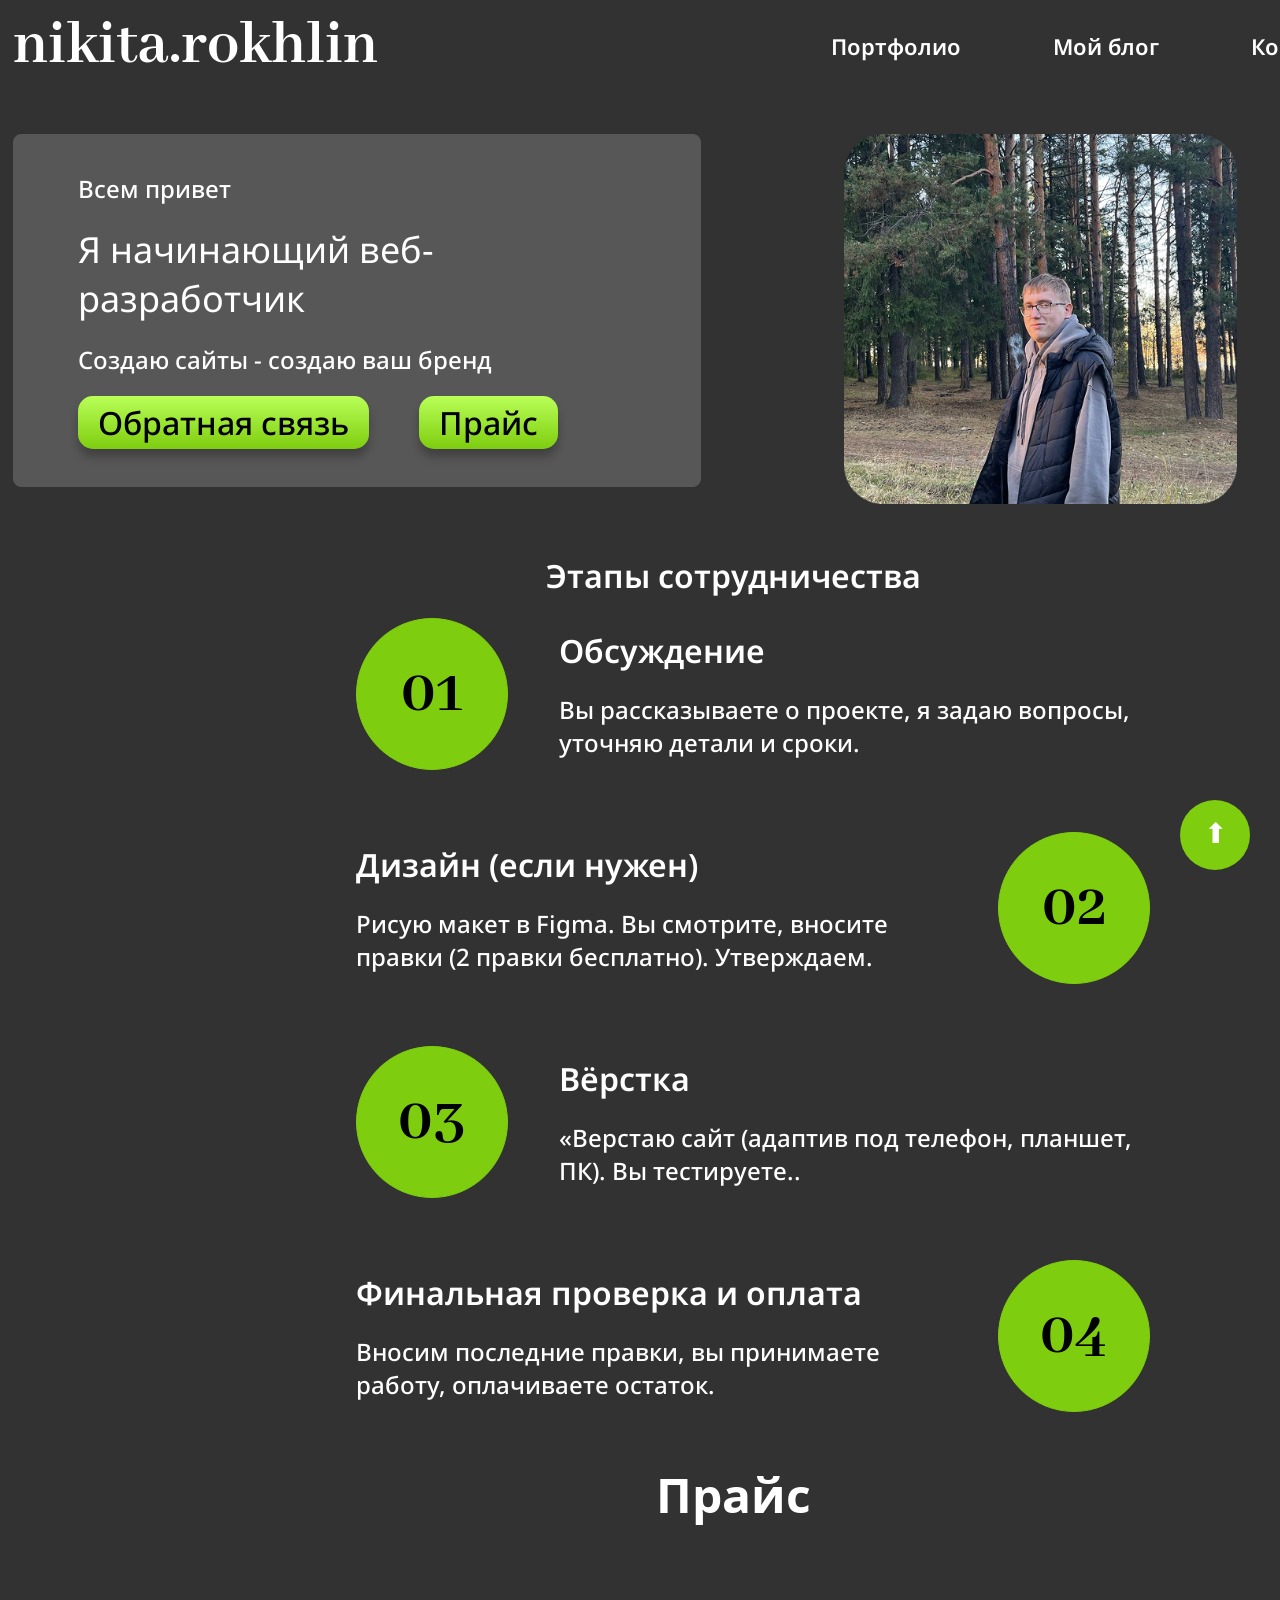
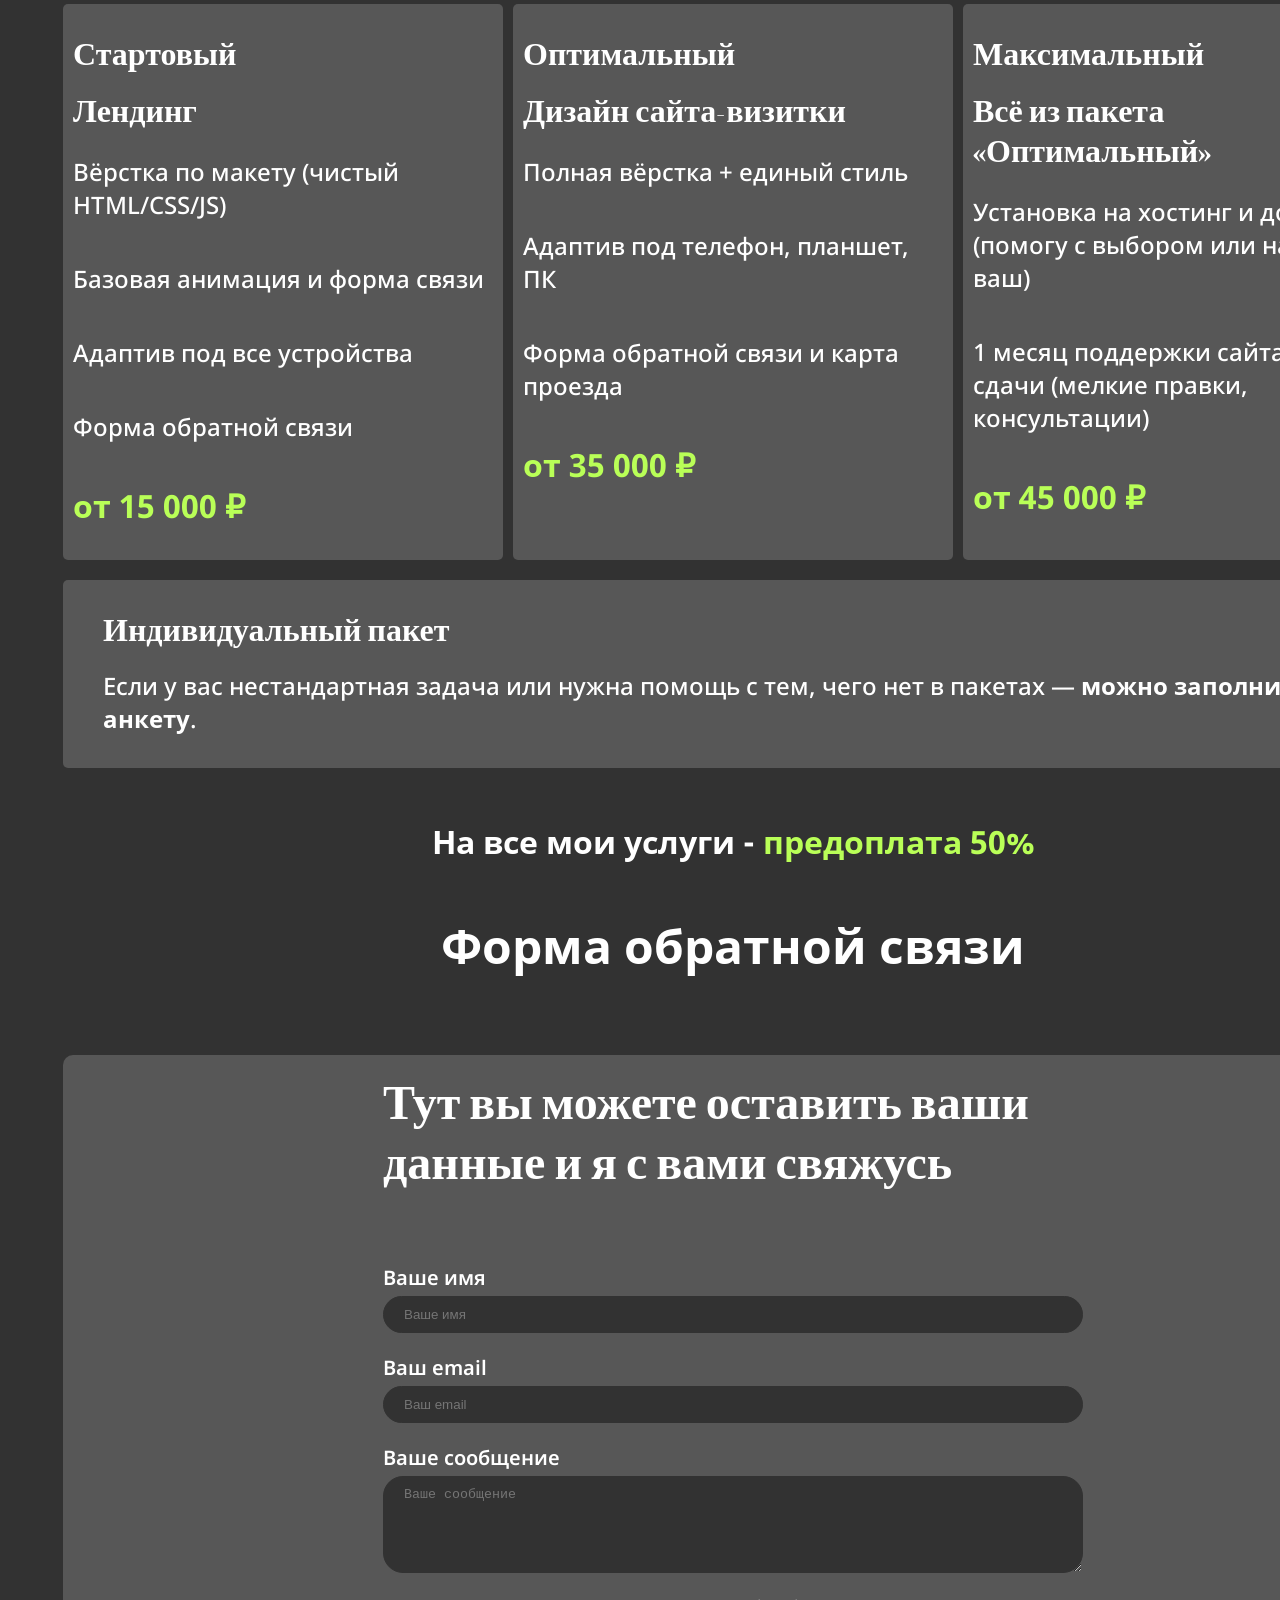
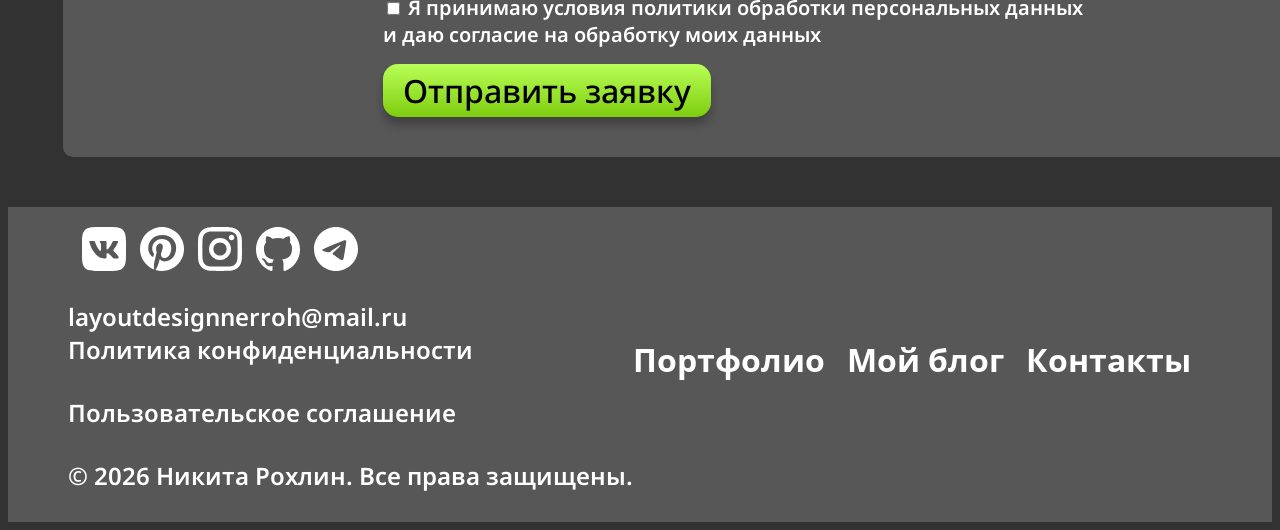
==== commit 5d5fa80c: "добавил js и форму" ====
--- a/index.html
+++ b/index.html
@@ -7,10 +7,28 @@
     <link rel="stylesheet" href="/css/style.css">
     <script src="JS/rendersCards.js" defer></script>
     <script src="JS/cardPage.js" defer></script>
+    <script src="JS/UpArrow.js" defer></script>
+    <script src="JS/modalMenu.js" defer></script>
+    <script src="JS/form.js" defer></script>
+    <link rel="icon" href="data:,">
     <title>NIKROXL</title>
 </head>
 
 <body>
+
+<!-- ===== МОДАЛЬНОЕ ОКНО ДЛЯ МЕНЮ ===== -->
+<div class="modal-overlay" id="modalOverlay">
+    <div class="modal">
+        <button class="modal__close" id="modalClose">✕</button>
+        <nav class="modal__nav">
+            <ul class="modal__list">
+                <li class="modal__item"><a href="/portfolio.html" class="modal__link">Портфолио</a></li>
+                <li class="modal__item"><a href="/blog.html" class="modal__link">Мой блог</a></li>
+                <li class="modal__item"><a href="/contact.html" class="modal__link">Контакты</a></li>
+            </ul>
+        </nav>
+    </div>
+</div>
 
     <header class="header">
         <div class="container header__container">
@@ -43,7 +61,7 @@
             <div class="container hero__container">
                 <div class="hero__block">
                     <span class="hero__subtitle">Всем привет</span>
-                    <h3 class="hero__title">Я начинающий веб-разработчик</h3>
+                    <h1 class="hero__title">Я начинающий веб-разработчик</h1>
                     <span class="hero__subtitle">Создаю сайты - создаю ваш бренд</span>
                     <div class="button__hero">
                         <a href="" class="btn__main">Обратная связь</a>
@@ -66,7 +84,7 @@
                     <li class="cooperation__item">
                         <span class="cooperation__number">01</span>
                         <div class="cooperation__text">
-                            <h4 class="cooperation__title">Обсуждение</h4>
+                            <h3 class="cooperation__title">Обсуждение</h3>
                             <p class="cooperation__description">Вы рассказываете о проекте, я задаю вопросы, уточняю
                                 детали
                                 и
@@ -76,7 +94,7 @@
                     <li class="cooperation__item">
 
                         <div class="cooperation__text">
-                            <h4 class="cooperation__title">Дизайн (если нужен)</h4>
+                            <h3 class="cooperation__title">Дизайн (если нужен)</h3>
                             <p class="cooperation__description">Рисую макет в Figma. Вы смотрите, вносите правки (2
                                 правки
                                 бесплатно). Утверждаем.</p>
@@ -86,7 +104,7 @@
                     <li class="cooperation__item">
                         <span class="cooperation__number">03</span>
                         <div class="cooperation__text">
-                            <h4 class="cooperation__title">Вёрстка</h4>
+                            <h3 class="cooperation__title">Вёрстка</h3>
                             <p class="cooperation__description">«Верстаю сайт (адаптив под телефон, планшет, ПК). Вы
                                 тестируете..</p>
                         </div>
@@ -94,7 +112,7 @@
                     <li class="cooperation__item">
 
                         <div class="cooperation__text">
-                            <h4 class="cooperation__title">Финальная проверка и оплата</h4>
+                            <h3 class="cooperation__title">Финальная проверка и оплата</h3>
                             <p class="cooperation__description">Вносим последние правки, вы принимаете работу,
                                 оплачиваете
                                 остаток.</p>
@@ -116,7 +134,7 @@
                 </div>
 
                 <article class="priceBlock__last">
-                    <h3 class="price__heading">Индивидуальный пакет</h3>
+                    <h3 class="price__heading price__heading-last">Индивидуальный пакет</h3>
                     <p class="price__paragraph card__item">Если у вас нестандартная задача или нужна помощь с тем, чего
                         нет
                         в пакетах —
@@ -175,7 +193,7 @@
                                     required>
                                 <span class="form__checkbox-text">
                                     Я принимаю условия
-                                    <a href="/privacy-policy/" target="_blank">
+                                    <a href="/privary.html" target="_blank">
                                         политики обработки персональных данных
                                     </a>
                                     и даю согласие на обработку моих данных
@@ -266,8 +284,8 @@
 
                 <!-- ===== НИЖНЯЯ ЧАСТЬ: Юридическая информация ===== -->
                 <div class="footer__legal">
-                    <a href="/privacy-policy/" class="footer__legal-link footer__text nav__link">Политика конфиденциальности</a>
-                    <a href="/agreement/" class="footer__legal-link footer__text nav__link">Пользовательское соглашение</a>
+                    <a href="/privary.html" class="footer__legal-link footer__text nav__link">Политика конфиденциальности</a>
+                    <a href="/agreement.html" class="footer__legal-link footer__text nav__link">Пользовательское соглашение</a>
                 </div>
 
 
@@ -295,6 +313,13 @@
     </footer>
 
 
+
+<button class="up__Arrow" id="UpArrow">
+
+</button>
+
+
+
 </body>
 
 </html>
--- a/css/style.css
+++ b/css/style.css
@@ -120,8 +120,6 @@
 }
 
 
-
-
 /* HEADER */
 
 .header__block {
@@ -215,8 +213,8 @@
         display: flex;
         justify-content: center;
         align-self: center;
-        padding: 5px 10px;
-        font-size: 2rem;
+        padding: 1rem 1rem;
+        font-size: 2.1rem;
         font-weight: 600;
         font-family: 'NotoSans';
         border: 1px solid #8F8F8F;
@@ -336,6 +334,11 @@
         font-size: 2.2rem;
     }
 
+    .hero__img {
+    width: 410px;
+    max-height: 550px;
+    }
+
 
 }
 
@@ -343,7 +346,7 @@
     .hero__container {
         display: flex;
         flex-direction: column;
-
+        align-items: center;
         width: 100%;
         gap: 50px;
     }
@@ -369,6 +372,11 @@
         font-weight: 400;
         font-family: 'NotoSans';
     }
+
+    .hero__img {
+    width: 330px;
+    height: 370px;
+    }
 }
 
 /* COOPERATION */
@@ -377,7 +385,7 @@
     margin: 0;
     margin-bottom: 7.7rem;
     text-align: center;
-    white-space: ;
+    
     font-size: 4.8rem;
     font-weight: 700;
 }
@@ -480,8 +488,8 @@
     }
 
     .cooperation__number {
-        width: 90px;
-        height: 90px;
+        width: 70px;
+        height: 70px;
         margin-right: 3rem;
         font-size: 4rem;
     }
@@ -508,7 +516,11 @@
 .price__list {
     display: flex;
     flex-direction: row;
+    justify-content: center;
     gap: 10px;
+}
+
+.price__list:last-child {
 }
 
 .price__card {
@@ -516,22 +528,19 @@
     flex-direction: column;
     width: 100%;
     max-width: 420px;
-    margin-bottom: 1rem;
+    margin-bottom: 2rem;
     padding: 32px 10px 33px;
     border: none;
     border-radius: 5px;
     background-color: #575757;
 }
 
-.price__card {
-    margin-bottom: 5.2rem;
-}
-
 .priceBlock__last {
     display: flex;
     flex-direction: column;
+   align-self: center;
     width: 100%;
-    max-width: 1043px;
+    max-width: 1260px;
     margin-bottom: 5.2rem;
     padding: 32px 40px 33px;
     border: none;
@@ -542,6 +551,7 @@
 .price__heading {
     margin: 0;
     margin-bottom: 1.7rem;
+    white-space: wrap;
     font-size: 3.2rem;
     font-weight: 700;
     font-family: 'AbhayaLibre';
@@ -588,6 +598,7 @@
 }
 
 .price__prepayment {
+    text-align: center;
     margin: 0;
     font-size: 3.2rem;
     font-weight: 700;
@@ -619,7 +630,7 @@
         display: flex;
         flex-direction: column;
         width: 100%;
-        max-width: 723px;
+        max-width: 693px;
     }
 
     .price__heading {
@@ -645,7 +656,6 @@
 @media (max-width: 767px) {
 
     .price__container {
-        align-items: center;
         width: 100%;
 
     }
@@ -656,10 +666,25 @@
     }
 
     .priceBlock__last {
-        width: 100%;
-        white-space: wrap;
-        max-width: 229px;
-
+        display: flex;
+        justify-content: center;
+        align-items: center;
+        width: 100%;
+        max-width: 251px;
+        padding: 9px 0 10px 0;
+        height: 250px;
+    }
+
+    .price__heading-last {
+        
+        max-width: 200px;
+        font-size: 2rem;
+    }
+
+    .price__paragraph {
+        max-width: 200px;
+        font-size: 1.5rem;
+        
     }
 
     .price__prepayment {
@@ -669,20 +694,27 @@
 
 /* FORM */
 
+.form__container {
+    display: flex;
+    flex-direction: column;
+    justify-content: center;
+}
+
 .form__Card {
     display: flex;
     flex-direction: column;
-    justify-content: start;
-    align-items: start;
+    justify-content: center;
+    align-items: center;
+    align-self: center;
     width: 100%;
-    max-width: 1274px;
+    max-width: 1340px;
     background-color: #575757;
-    padding: 20px 40px 40px;
+    padding: 20px 0 40px;
     border-radius: 10px;
 }
 
 .form__subtitle {
-    max-width: 807px;
+    max-width: 700px;
     margin: 0;
     margin-bottom: 6.9rem;
     white-space: wrap;
@@ -731,8 +763,8 @@
 
     .form__Card {
         width: 100%;
-        max-width: 685px;
-        padding: 30px 30px 40px;
+        max-width: 773px;
+        padding: 30px 0 40px;
 
     }
 
@@ -742,7 +774,7 @@
     }
 
     .form__subtitle {
-        max-width: 286px;
+        max-width: 350px;
         font-size: 3.2rem;
         font-weight: 700;
         font-family: 'AbhayaLibre';
@@ -754,6 +786,14 @@
         width: 100%;
     }
 
+    .form__Card {
+    display: flex;
+    flex-direction: column;
+    justify-content: center;
+    align-items: center;
+    }
+
+
     .form__title {
         white-space: wrap;
     }
@@ -771,7 +811,7 @@
     }
 
     .form__subtitle {
-        max-width: 210px;
+        max-width: 300px;
         font-size: 3.2rem;
         font-weight: 700;
         font-family: 'AbhayaLibre';
@@ -784,14 +824,21 @@
 
 /* FOOTER */
 
+.footer {
+    display: flex;
+    flex-direction: row;
+    justify-content: center;
+    align-items: center;
+}
+
 .footer__container {
     display: flex;
     flex-direction: row;
-    justify-content: start;
+    justify-content: center;
     align-items: center;
     width: 100%;
-    max-width: 1440px;
-    max-height: 376px;
+    width: 1440px;
+    height: auto;
     margin: 0;
     padding: 20px 40px 30px;
     background-color: #575757;
@@ -846,7 +893,7 @@
 @media (max-width: 1023px) {
     .footer__container {
         width: 100%;
-        max-width: 768px;
+
     }
 
     .footer__nav-list {
@@ -862,7 +909,8 @@
         justify-content: start;
         align-items: start;
         width: 100%;
-        max-width: 378px;
+        max-width: px;
+        height: 100%;
         white-space: wrap;
     }
 
@@ -1031,8 +1079,16 @@
     display: flex;
     flex-direction: column;
     justify-content: center;
-    align-items: start;
-
+    align-items: center;
+    
+
+}
+
+.blog__block {
+    display: flex;
+    flex-direction: row;
+    justify-content: start;
+    gap: 20px;
 }
 
 .blog__card {
@@ -1040,6 +1096,7 @@
     flex-direction: row;
     justify-content: start;
     align-items: center;
+    
 
 }
 
@@ -1090,3 +1147,97 @@
     }
 }
 
+/* JAVA SCRIPT */ 
+
+/* ---------------- */
+
+.up__Arrow {
+    position: fixed;
+    bottom: 30px;
+    right: 30px;
+    width: 70px;
+    height: 70px;
+   
+    border: none;
+    border-radius: 50%;
+    cursor: pointer;
+    color: white;
+    background-color: #7ECD0F;
+}
+
+.up__Arrow::after  {
+ content: "\2b06"; 
+ display: block;
+ margin-bottom: 2px;
+font-size: 2.8rem;
+text-align: center;
+ line-height: 1;
+}
+
+
+/* POLITIKA VS APPROVAL */
+
+
+
+/* ===== МОДАЛЬНОЕ ОКНО ===== */
+/* Модальное окно — 100% работает */
+.modal-overlay {
+    position: fixed;
+    top: 0;
+    left: 0;
+    width: 100%;
+    height: 100%;
+    background: rgba(0, 0, 0, 0.8);
+    backdrop-filter: blur(5px);
+    display: none; /* по умолчанию скрыто */
+    justify-content: center;
+    align-items: center;
+    z-index: 9999;
+}
+
+.modal-overlay.active {
+    display: flex; /* появляется при клике */
+}
+
+.modal {
+    position: relative;
+    background: #323232;
+    padding: 40px 30px;
+    border-radius: 16px;
+    max-width: 400px;
+    width: 90%; /* чтобы не вылезало за экран */
+    box-shadow: 0 20px 60px rgba(0, 0, 0, 0.5);
+    box-sizing: border-box;
+}
+
+.modal__close {
+    position: absolute;
+    top: 15px;
+    right: 20px;
+    background: none;
+    border: none;
+    color: white;
+    font-size: 28px;
+    cursor: pointer;
+}
+
+.modal__list {
+    list-style: none;
+    padding: 0;
+    margin: 0;
+}
+
+.modal__item {
+    margin-bottom: 20px;
+}
+
+.modal__link {
+    font-size: 24px;
+    font-weight: 600;
+    color: white;
+    text-decoration: none;
+}
+
+.modal__link:hover {
+    color: #B9FF57;
+}
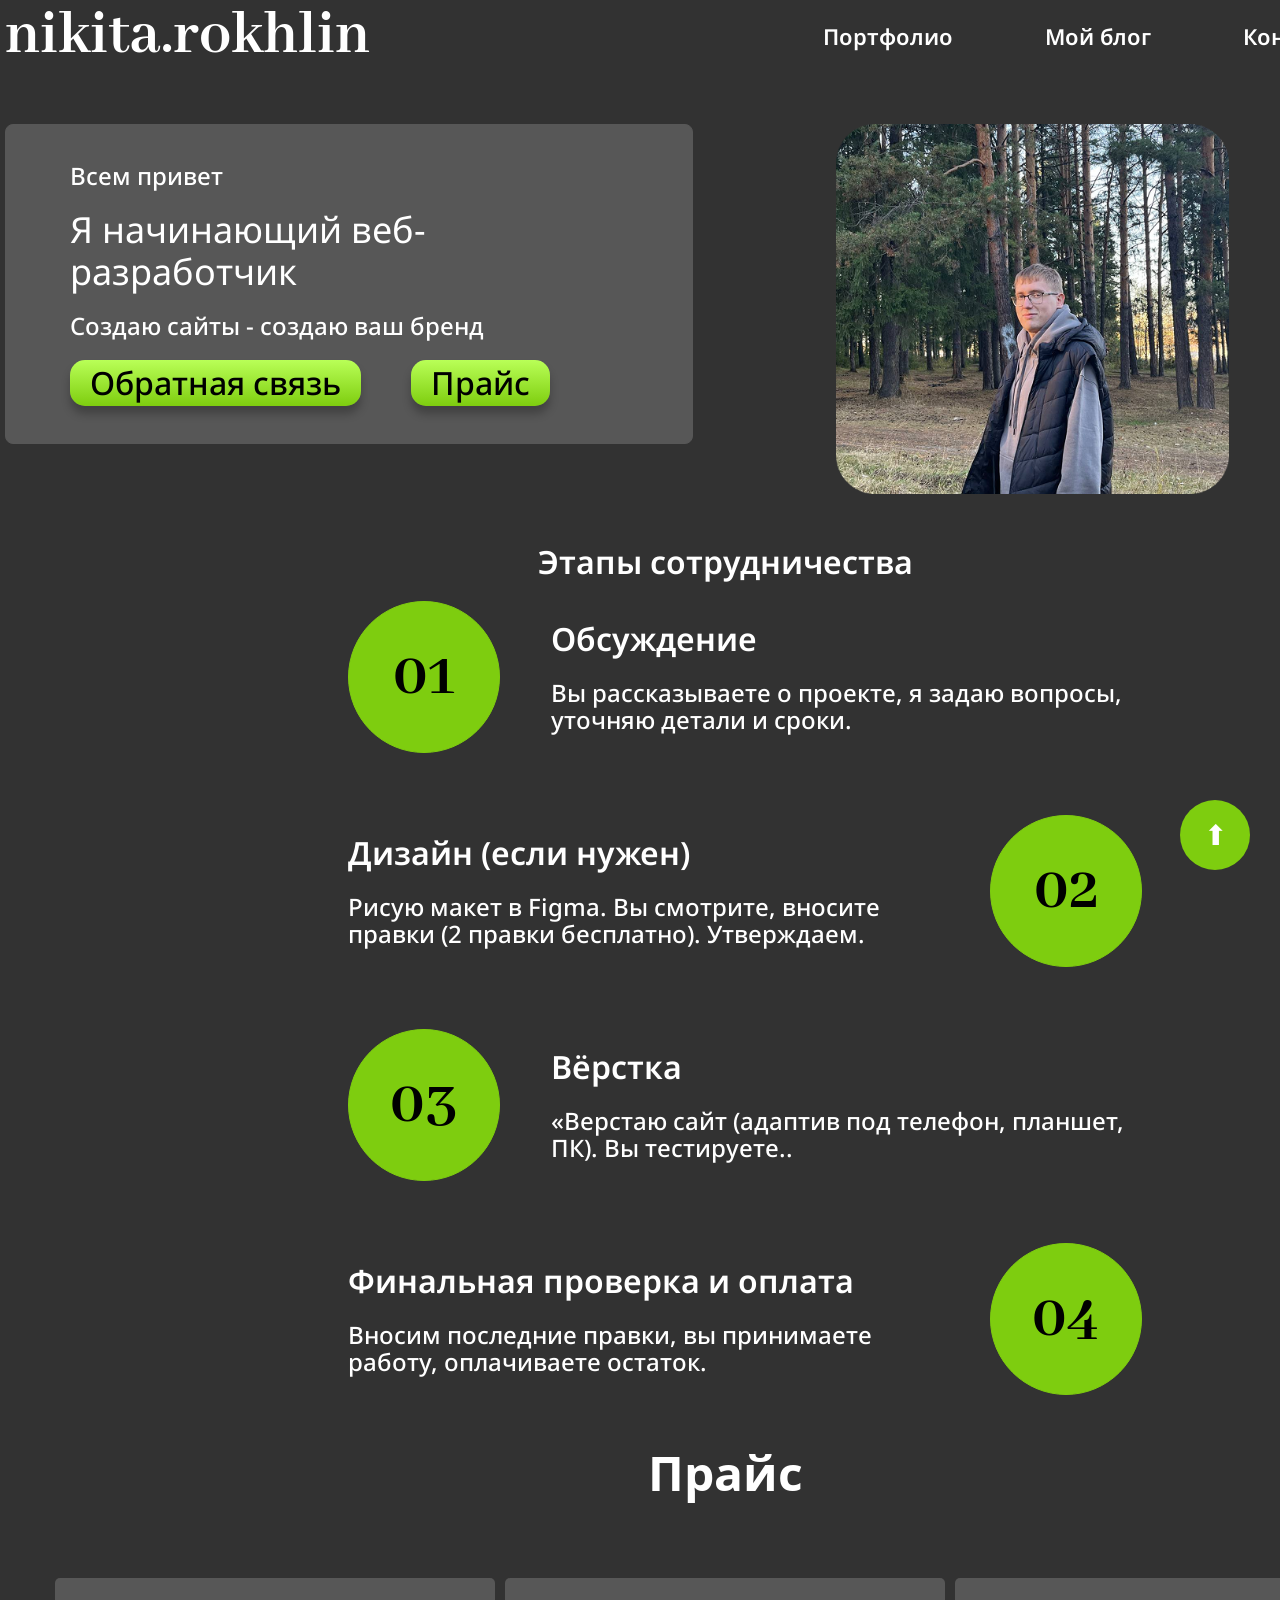
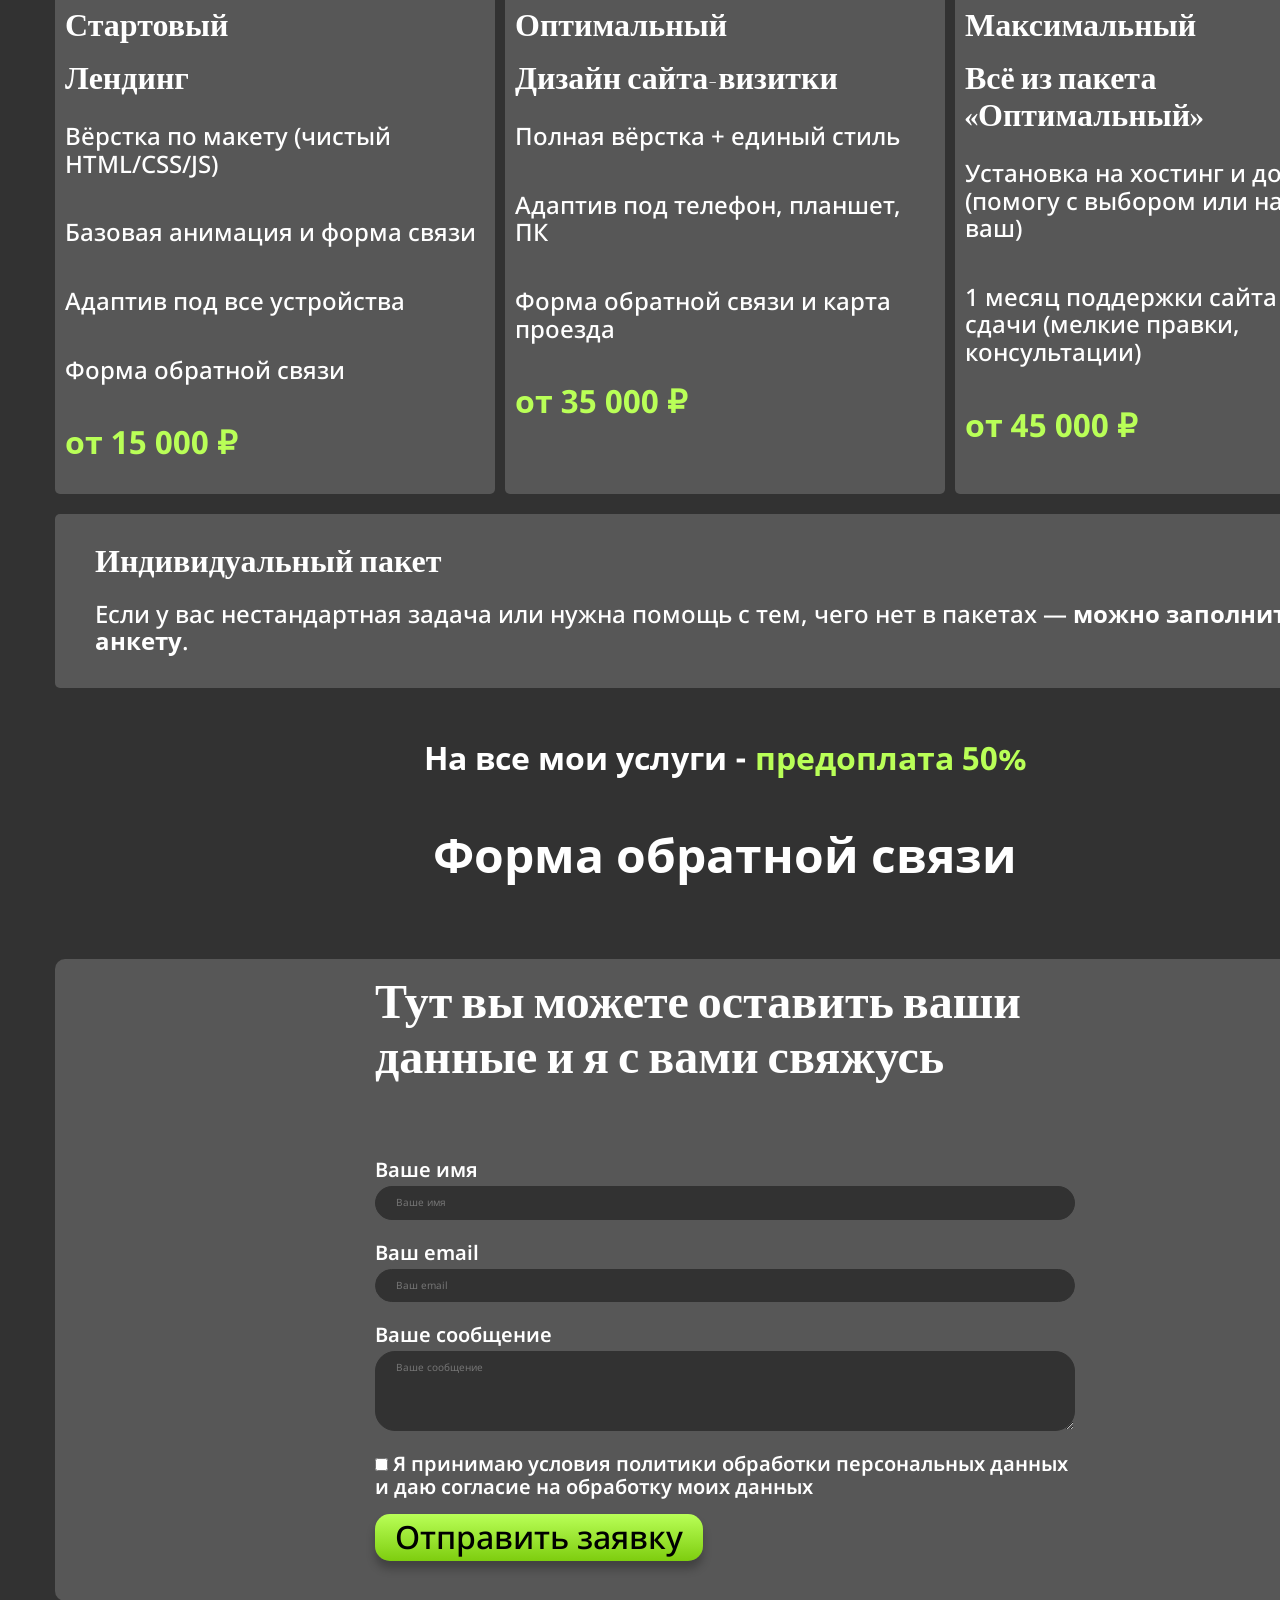
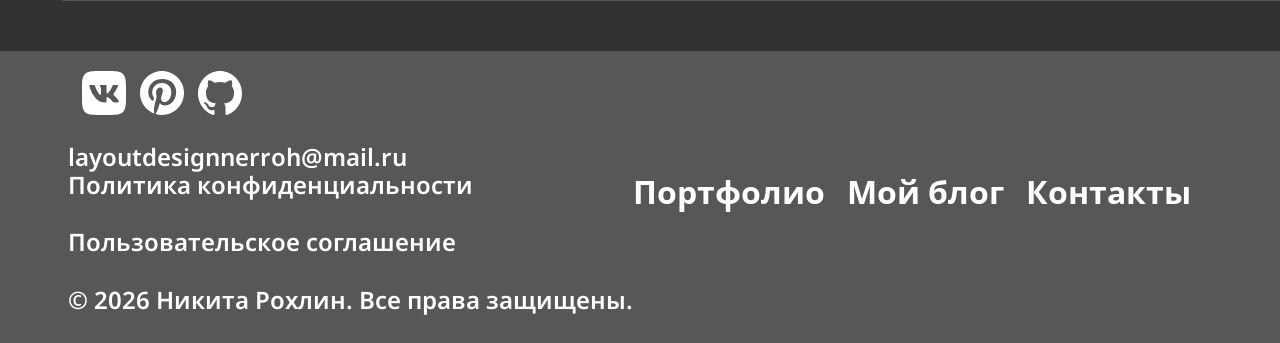
==== commit 6cc2d1db: "Приборка v1" ====
--- a/index.html
+++ b/index.html
@@ -4,12 +4,14 @@
 <head>
     <meta charset="UTF-8">
     <meta name="viewport" content="width=device-width, initial-scale=1.0">
-    <link rel="stylesheet" href="/css/style.css">
+    <link rel="stylesheet" href="css/style.css">
+    <link rel="stylesheet" href="css/normalize.css">
     <script src="JS/rendersCards.js" defer></script>
     <script src="JS/cardPage.js" defer></script>
     <script src="JS/UpArrow.js" defer></script>
     <script src="JS/modalMenu.js" defer></script>
     <script src="JS/form.js" defer></script>
+    <script src="JS/smooth.js" defer></script>
     <link rel="icon" href="data:,">
     <title>NIKROXL</title>
 </head>
@@ -22,9 +24,9 @@
         <button class="modal__close" id="modalClose">✕</button>
         <nav class="modal__nav">
             <ul class="modal__list">
-                <li class="modal__item"><a href="/portfolio.html" class="modal__link">Портфолио</a></li>
-                <li class="modal__item"><a href="/blog.html" class="modal__link">Мой блог</a></li>
-                <li class="modal__item"><a href="/contact.html" class="modal__link">Контакты</a></li>
+                <li class="modal__item"><a href="portfolio.html" class="modal__link">Портфолио</a></li>
+                <li class="modal__item"><a href="blog.html" class="modal__link">Мой блог</a></li>
+                <li class="modal__item"><a href="contact.html" class="modal__link">Контакты</a></li>
             </ul>
         </nav>
     </div>
@@ -39,9 +41,9 @@
 
                 <nav class="nav">
                     <ul class="nav__list">
-                        <li class="nav__item"><a href="/portfolio.html" class="nav__link">Портфолио</a></li>
-                        <li class="nav__item"><a href="/blog.html" class="nav__link">Мой блог</a></li>
-                        <li class="nav__item"><a href="/contact.html" class="nav__link">Контакты</a></li>
+                        <li class="nav__item"><a href="portfolio.html" class="nav__link">Портфолио</a></li>
+                        <li class="nav__item"><a href="blog.html" class="nav__link">Мой блог</a></li>
+                        <li class="nav__item"><a href="contact.html" class="nav__link">Контакты</a></li>
                     </ul>
                 </nav>
 
@@ -64,8 +66,8 @@
                     <h1 class="hero__title">Я начинающий веб-разработчик</h1>
                     <span class="hero__subtitle">Создаю сайты - создаю ваш бренд</span>
                     <div class="button__hero">
-                        <a href="" class="btn__main">Обратная связь</a>
-                        <a href="" class="btn__main">Прайс</a>
+                        <a href="#form" class="btn__main">Обратная связь</a>
+                        <a href="#price" class="btn__main" id="price">Прайс</a>
                     </div>
                 </div>
 
@@ -150,7 +152,7 @@
         <!--                          SECTION 3            -->
 
 
-        <section class="form">
+        <section class="form" id="form">
             <div class="container form__container">
                 <h2 class="main__title form__title">Форма обратной связи</h2>
 
@@ -220,7 +222,7 @@
                     <!-- Социальные сети -->
                     <ul class="footer__social" aria-label="Социальные сети">
                         <li class="footer__social-item">
-                            <a href="#" target="_blank" rel="noopener noreferrer" aria-label="Telegram">
+                            <a href="https://vk.ru/nrokhlin864" target="_blank" rel="noopener noreferrer" aria-label="VK">
                                 <svg width="44" height="44" viewBox="0 0 44 44" fill="none"
                                     xmlns="http://www.w3.org/2000/svg">
                                     <path
@@ -230,7 +232,7 @@
                             </a>
                         </li>
                         <li class="footer__social-item">
-                            <a href="#" target="_blank" rel="noopener noreferrer" aria-label="GitHub">
+                            <a href="https://pin.it/2pF9a2N3l" target="_blank" rel="noopener noreferrer" aria-label="pinterest">
                                 <svg width="44" height="44" viewBox="0 0 44 44" fill="none"
                                     xmlns="http://www.w3.org/2000/svg">
                                     <path
@@ -239,18 +241,9 @@
                                 </svg>
                             </a>
                         </li>
+                        
                         <li class="footer__social-item">
-                            <a href="#" target="_blank" rel="noopener noreferrer" aria-label="YouTube">
-                                <svg width="44" height="44" viewBox="0 0 44 44" fill="none"
-                                    xmlns="http://www.w3.org/2000/svg">
-                                    <path
-                                        d="M22.0022 15.4C20.2518 15.4 18.573 16.0954 17.3353 17.3331C16.0976 18.5708 15.4022 20.2496 15.4022 22C15.4022 23.7504 16.0976 25.4292 17.3353 26.6669C18.573 27.9046 20.2518 28.6 22.0022 28.6C23.7526 28.6 25.4314 27.9046 26.6691 26.6669C27.9068 25.4292 28.6022 23.7504 28.6022 22C28.6022 20.2496 27.9068 18.5708 26.6691 17.3331C25.4314 16.0954 23.7526 15.4 22.0022 15.4ZM22.0022 11C24.9196 11 27.7175 12.1589 29.7804 14.2218C31.8433 16.2847 33.0022 19.0826 33.0022 22C33.0022 24.9174 31.8433 27.7153 29.7804 29.7782C27.7175 31.8411 24.9196 33 22.0022 33C19.0848 33 16.2869 31.8411 14.224 29.7782C12.1611 27.7153 11.0022 24.9174 11.0022 22C11.0022 19.0826 12.1611 16.2847 14.224 14.2218C16.2869 12.1589 19.0848 11 22.0022 11ZM36.3022 10.45C36.3022 11.1793 36.0125 11.8788 35.4967 12.3945C34.981 12.9103 34.2815 13.2 33.5522 13.2C32.8229 13.2 32.1234 12.9103 31.6077 12.3945C31.0919 11.8788 30.8022 11.1793 30.8022 10.45C30.8022 9.72065 31.0919 9.02118 31.6077 8.50546C32.1234 7.98973 32.8229 7.7 33.5522 7.7C34.2815 7.7 34.981 7.98973 35.4967 8.50546C36.0125 9.02118 36.3022 9.72065 36.3022 10.45ZM22.0022 4.4C16.5594 4.4 15.6706 4.4154 13.1384 4.5276C11.4136 4.609 10.2564 4.84 9.1828 5.258C8.28483 5.58882 7.47279 6.1174 6.8068 6.8046C6.1188 7.47036 5.58946 8.28242 5.258 9.1806C4.84 10.2586 4.609 11.4136 4.5298 13.1362C4.4154 15.565 4.4 16.4142 4.4 22C4.4 27.445 4.4154 28.3316 4.5276 30.8638C4.609 32.5864 4.84 33.7458 5.2558 34.8172C5.6298 35.7742 6.0698 36.4628 6.8002 37.1932C7.5416 37.9324 8.2302 38.3746 9.1762 38.7398C10.263 39.16 11.4202 39.3932 13.1362 39.4724C15.565 39.5868 16.4142 39.6 22 39.6C27.445 39.6 28.3316 39.5846 30.8638 39.4724C32.5842 39.391 33.7414 39.16 34.8172 38.7442C35.7152 38.4134 36.5272 37.8848 37.1932 37.1976C37.9346 36.4584 38.3768 35.7698 38.742 34.8216C39.16 33.7392 39.3932 32.582 39.4724 30.8616C39.5868 28.435 39.6 27.5836 39.6 22C39.6 16.5572 39.5846 15.6684 39.4724 13.1362C39.391 11.4158 39.1578 10.2542 38.742 9.1806C38.4112 8.28263 37.8826 7.47059 37.1954 6.8046C36.5296 6.1166 35.7176 5.58726 34.8194 5.2558C33.7414 4.8378 32.5842 4.6068 30.8638 4.5276C28.4372 4.4132 27.588 4.4 22 4.4M22 0C27.9774 0 28.7232 0.0219999 31.0706 0.132C33.4114 0.242 35.0086 0.6094 36.41 1.155C37.862 1.7138 39.0852 2.4706 40.3084 3.6916C41.4275 4.79101 42.2932 6.12144 42.845 7.59C43.3884 8.9914 43.758 10.5886 43.868 12.9316C43.9714 15.2768 44 16.0226 44 22C44 27.9774 43.978 28.7232 43.868 31.0684C43.758 33.4136 43.3884 35.0064 42.845 36.41C42.2932 37.8786 41.4275 39.209 40.3084 40.3084C39.209 41.4275 37.8786 42.2932 36.41 42.845C35.0086 43.3884 33.4114 43.758 31.0706 43.868C28.7232 43.9714 27.9774 44 22 44C16.0226 44 15.2768 43.978 12.9294 43.868C10.5886 43.758 8.9936 43.3884 7.59 42.845C6.12144 42.2932 4.79101 41.4275 3.6916 40.3084C2.57247 39.209 1.7068 37.8786 1.155 36.41C0.6094 35.0086 0.242 33.4114 0.132 31.0684C0.0263999 28.7232 0 27.9774 0 22C0 16.0226 0.0219999 15.2768 0.132 12.9316C0.242 10.5864 0.6094 8.9936 1.155 7.59C1.7068 6.12144 2.57247 4.79101 3.6916 3.6916C4.79101 2.57247 6.12144 1.7068 7.59 1.155C8.9914 0.6094 10.5864 0.242 12.9294 0.132C15.279 0.0285999 16.0248 0 22.0022 0"
-                                        fill="white" />
-                                </svg>
-                            </a>
-                        </li>
-                        <li class="footer__social-item">
-                            <a href="#" target="_blank" rel="noopener noreferrer" aria-label="VK">
+                            <a href="https://github.com/Ferirka" target="_blank" rel="noopener noreferrer" aria-label="GitHub">
                                 <svg width="44" height="44" viewBox="0 0 44 44" fill="none"
                                     xmlns="http://www.w3.org/2000/svg">
                                     <path
@@ -259,16 +252,7 @@
                                 </svg>
                             </a>
                         </li>
-                        <li class="footer__social-item">
-                            <a href="#" target="_blank" rel="noopener noreferrer" aria-label="YouTube">
-                                <svg width="44" height="44" viewBox="0 0 44 44" fill="none"
-                                    xmlns="http://www.w3.org/2000/svg">
-                                    <path
-                                        d="M22 0C9.856 0 0 9.856 0 22C0 34.144 9.856 44 22 44C34.144 44 44 34.144 44 22C44 9.856 34.144 0 22 0ZM32.208 14.96C31.878 18.436 30.448 26.884 29.722 30.778C29.414 32.428 28.798 32.978 28.226 33.044C26.95 33.154 25.982 32.208 24.75 31.394C22.814 30.118 21.714 29.326 19.844 28.094C17.666 26.664 19.074 25.872 20.328 24.596C20.658 24.266 26.29 19.14 26.4 18.678C26.4153 18.608 26.4132 18.5354 26.3941 18.4664C26.3749 18.3974 26.3392 18.3341 26.29 18.282C26.158 18.172 25.982 18.216 25.828 18.238C25.63 18.282 22.55 20.328 16.544 24.376C15.664 24.97 14.872 25.278 14.168 25.256C13.376 25.234 11.88 24.816 10.758 24.442C9.372 24.002 8.294 23.76 8.382 22.99C8.426 22.594 8.976 22.198 10.01 21.78C16.434 18.986 20.702 17.138 22.836 16.258C28.952 13.706 30.206 13.266 31.042 13.266C31.218 13.266 31.636 13.31 31.9 13.53C32.12 13.706 32.186 13.948 32.208 14.124C32.186 14.256 32.23 14.652 32.208 14.96Z"
-                                        fill="white" />
-                                </svg>
-                            </a>
-                        </li>
+                       
                     </ul>
 
                     <!-- Контакты -->
@@ -284,8 +268,8 @@
 
                 <!-- ===== НИЖНЯЯ ЧАСТЬ: Юридическая информация ===== -->
                 <div class="footer__legal">
-                    <a href="/privary.html" class="footer__legal-link footer__text nav__link">Политика конфиденциальности</a>
-                    <a href="/agreement.html" class="footer__legal-link footer__text nav__link">Пользовательское соглашение</a>
+                    <a href="privary.html" class="footer__legal-link footer__text nav__link">Политика конфиденциальности</a>
+                    <a href="agreement.html" class="footer__legal-link footer__text nav__link">Пользовательское соглашение</a>
                 </div>
 
 
@@ -299,13 +283,13 @@
             <nav class="footer__nav" aria-label="Навигация в подвале">
                 <ul class="footer__nav-list">
                     <li class="footer__nav-item nav__link">
-                        <a href="/portfolio.html" class="footer__nav-link">Портфолио</a>
+                        <a href="portfolio.html" class="footer__nav-link">Портфолио</a>
                     </li>
                     <li class="footer__nav-item nav__link">
-                        <a href="/blog.html" class="footer__nav-link">Мой блог</a>
+                        <a href="blog.html" class="footer__nav-link">Мой блог</a>
                     </li>
                     <li class="footer__nav-item nav__link">
-                        <a href="/contact.html" class="footer__nav-link">Контакты</a>
+                        <a href="contact.html" class="footer__nav-link">Контакты</a>
                     </li>
                 </ul>
             </nav>
--- a/css/style.css
+++ b/css/style.css
@@ -793,7 +793,6 @@
     align-items: center;
     }
 
-
     .form__title {
         white-space: wrap;
     }
@@ -802,7 +801,6 @@
         width: 100%;
         max-width: 300px;
         padding: 30px 15px 40px;
-
     }
 
     .form__body {
